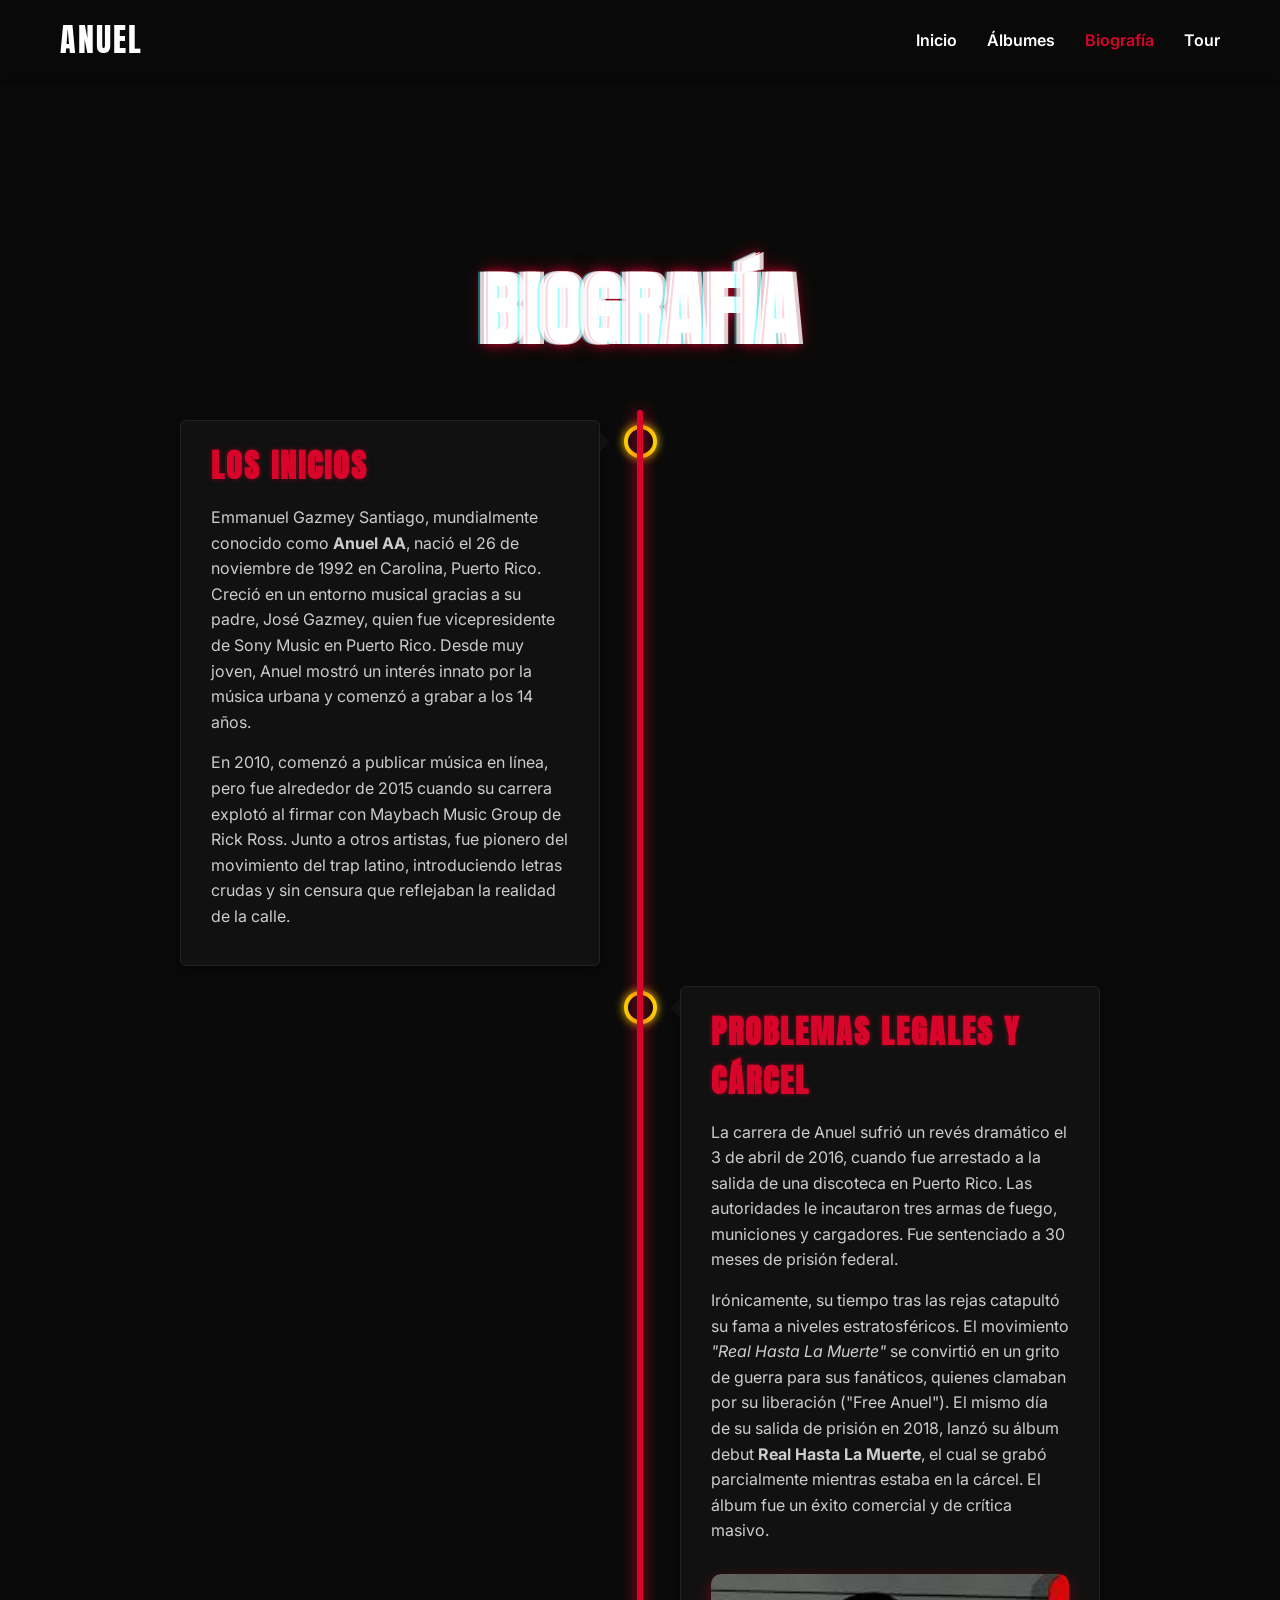
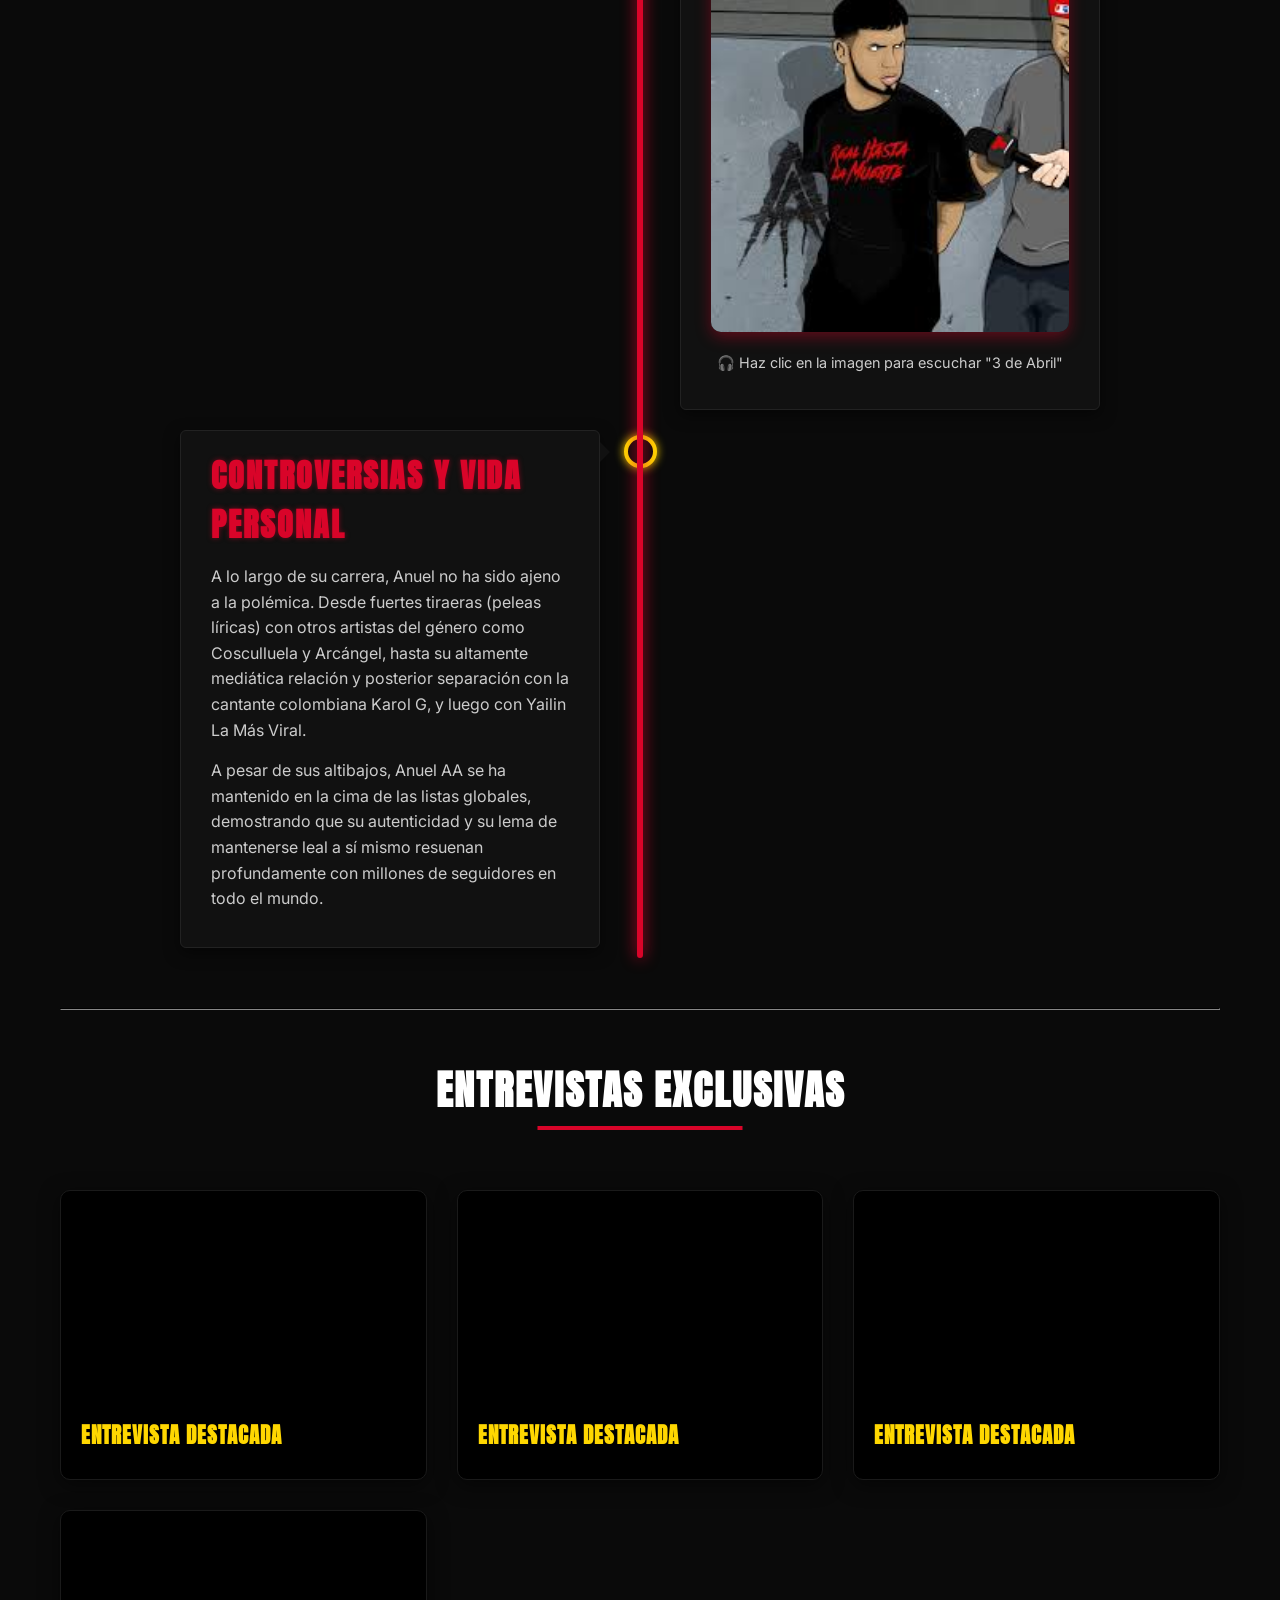
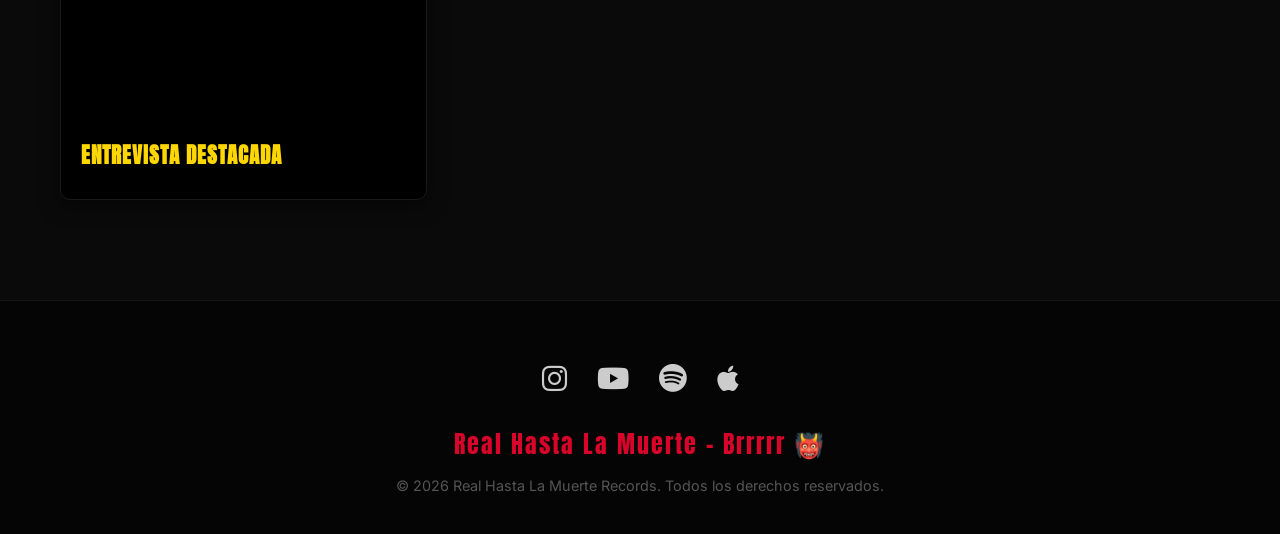
==== biografia.html @ 3a26b31e "Initial commit: Anuel AA fan portal" ====
<!DOCTYPE html>
<html lang="es">
<head>
    <meta charset="UTF-8">
    <meta name="viewport" content="width=device-width, initial-scale=1.0">
    <title>Biografía de Anuel AA | Real Hasta La Muerte</title>
    <!-- SEO Meta Tags -->
    <meta name="description" content="Biografía completa de Anuel AA, sus problemas legales, controversias y entrevistas exclusivas.">
    <!-- Google Fonts -->
    <link rel="preconnect" href="https://fonts.googleapis.com">
    <link rel="preconnect" href="https://fonts.gstatic.com" crossorigin>
    <link href="https://fonts.googleapis.com/css2?family=Anton&family=Inter:wght@400;600;800&display=swap" rel="stylesheet">
    <!-- Font Awesome -->
    <link rel="stylesheet" href="https://cdnjs.cloudflare.com/ajax/libs/font-awesome/6.4.0/css/all.min.css">
    <!-- Estilos CSS -->
    <link rel="stylesheet" href="styles.css">
</head>
<body>

    <!-- Navegación Sticky -->
    <header id="navbar" class="scrolled"> <!-- Siempre 'scrolled' en esta página para que se vea el fondo oscuro -->
        <div class="nav-container">
            <a href="index.html#home" class="logo">ANUEL</a>
            <nav>
                <ul class="nav-links">
                    <li><a href="index.html#home">Inicio</a></li>
                    <li><a href="index.html#albums">Álbumes</a></li>
                    <li><a href="biografia.html" style="color: var(--primary-red);">Biografía</a></li>
                    <li><a href="index.html#tour">Tour</a></li>
                </ul>
            </nav>
            <button class="mobile-menu-btn"><i class="fas fa-bars"></i></button>
        </div>
    </header>

    <!-- Biografía Section -->
    <section class="bio-section fade-in-up">
        <div class="container">
            <h1 class="glitch-title" data-text="BIOGRAFÍA" style="font-size: 5rem; margin-bottom: 40px; text-align: center;">BIOGRAFÍA</h1>
            
            <div class="timeline">
                <!-- Ítem 1 -->
                <div class="timeline-item left fade-in-up">
                    <div class="timeline-content">
                        <h2>Los Inicios</h2>
                        <p>Emmanuel Gazmey Santiago, mundialmente conocido como <strong>Anuel AA</strong>, nació el 26 de noviembre de 1992 en Carolina, Puerto Rico. Creció en un entorno musical gracias a su padre, José Gazmey, quien fue vicepresidente de Sony Music en Puerto Rico. Desde muy joven, Anuel mostró un interés innato por la música urbana y comenzó a grabar a los 14 años.</p>
                        <p>En 2010, comenzó a publicar música en línea, pero fue alrededor de 2015 cuando su carrera explotó al firmar con Maybach Music Group de Rick Ross. Junto a otros artistas, fue pionero del movimiento del trap latino, introduciendo letras crudas y sin censura que reflejaban la realidad de la calle.</p>
                    </div>
                </div>

                <!-- Ítem 2 -->
                <div class="timeline-item right fade-in-up">
                    <div class="timeline-content">
                        <h2>Problemas Legales y Cárcel</h2>
                        <p>La carrera de Anuel sufrió un revés dramático el 3 de abril de 2016, cuando fue arrestado a la salida de una discoteca en Puerto Rico. Las autoridades le incautaron tres armas de fuego, municiones y cargadores. Fue sentenciado a 30 meses de prisión federal.</p>
                        <p>Irónicamente, su tiempo tras las rejas catapultó su fama a niveles estratosféricos. El movimiento <em>"Real Hasta La Muerte"</em> se convirtió en un grito de guerra para sus fanáticos, quienes clamaban por su liberación ("Free Anuel"). El mismo día de su salida de prisión en 2018, lanzó su álbum debut <strong>Real Hasta La Muerte</strong>, el cual se grabó parcialmente mientras estaba en la cárcel. El álbum fue un éxito comercial y de crítica masivo.</p>
                        
                        <div style="text-align: center; margin-top: 30px;">
                            <a href="https://youtu.be/qaA7HuhH6Ko?si=AYuCS7eo1dSQ6uv0" target="_blank" style="display: inline-block; overflow: hidden; border-radius: 10px; box-shadow: 0 5px 15px rgba(217, 4, 41, 0.4); transition: transform 0.3s ease;" onmouseover="this.style.transform='scale(1.05)'" onmouseout="this.style.transform='scale(1)'">
                                <img src="img/3-de-abril.jpg" alt="Canción 3 de Abril" style="max-width: 100%; width: 400px; display: block;">
                            </a>
                            <p style="color: var(--text-grey); font-size: 0.9rem; margin-top: 15px;">🎧 Haz clic en la imagen para escuchar "3 de Abril"</p>
                        </div>
                    </div>
                </div>

                <!-- Ítem 3 -->
                <div class="timeline-item left fade-in-up">
                    <div class="timeline-content">
                        <h2>Controversias y Vida Personal</h2>
                        <p>A lo largo de su carrera, Anuel no ha sido ajeno a la polémica. Desde fuertes tiraeras (peleas líricas) con otros artistas del género como Cosculluela y Arcángel, hasta su altamente mediática relación y posterior separación con la cantante colombiana Karol G, y luego con Yailin La Más Viral.</p>
                        <p>A pesar de sus altibajos, Anuel AA se ha mantenido en la cima de las listas globales, demostrando que su autenticidad y su lema de mantenerse leal a sí mismo resuenan profundamente con millones de seguidores en todo el mundo.</p>
                    </div>
                </div>
            </div>

                <hr style="border-color: #333; margin: 50px 0;">

                <h2 class="section-title" style="font-size: 2.5rem; margin-bottom: 40px;">Entrevistas Exclusivas</h2>
                
                <div class="video-grid">
                    <!-- Recuadro de Video 1 -->
                    <div class="video-card">
                        <iframe src="https://www.youtube.com/embed/DMXBiyM9a6E" title="Entrevista 1" frameborder="0" allow="accelerometer; autoplay; clipboard-write; encrypted-media; gyroscope; picture-in-picture" allowfullscreen></iframe>
                        <div class="video-info">
                            <h3>Entrevista Destacada</h3>
                        </div>
                    </div>

                    <!-- Recuadro de Video 2 -->
                    <div class="video-card">
                        <iframe src="https://www.youtube.com/embed/UyLqLjp5tDc" title="Entrevista 2" frameborder="0" allow="accelerometer; autoplay; clipboard-write; encrypted-media; gyroscope; picture-in-picture" allowfullscreen></iframe>
                        <div class="video-info">
                            <h3>Entrevista Destacada</h3>
                        </div>
                    </div>

                    <!-- Recuadro de Video 3 -->
                    <div class="video-card">
                        <iframe src="https://www.youtube.com/embed/XXoWNbTzvqc" title="Entrevista 3" frameborder="0" allow="accelerometer; autoplay; clipboard-write; encrypted-media; gyroscope; picture-in-picture" allowfullscreen></iframe>
                        <div class="video-info">
                            <h3>Entrevista Destacada</h3>
                        </div>
                    </div>

                    <!-- Recuadro de Video 4 -->
                    <div class="video-card">
                        <iframe src="https://www.youtube.com/embed/Dl8lTQ0qQRk" title="Entrevista 4" frameborder="0" allow="accelerometer; autoplay; clipboard-write; encrypted-media; gyroscope; picture-in-picture" allowfullscreen></iframe>
                        <div class="video-info">
                            <h3>Entrevista Destacada</h3>
                        </div>
                    </div>

                </div>
            </div>
        </div>
    </section>

    <!-- Footer -->
    <footer>
        <div class="footer-content fade-in-up">
            <div class="social-icons">
                <a href="https://www.instagram.com/anuel?utm_source=ig_web_button_share_sheet&igsh=ZDNlZDc0MzIxNw==" target="_blank"><i class="fab fa-instagram"></i></a>
                <a href="https://www.youtube.com/@AnuelAA" target="_blank"><i class="fab fa-youtube"></i></a>
                <a href="https://open.spotify.com/artist/26VFTgq8bpN04Zf5n8nJ3P" target="_blank"><i class="fab fa-spotify"></i></a>
                <a href="https://music.apple.com/us/artist/anuel-aa/1066060155" target="_blank"><i class="fab fa-apple"></i></a>
            </div>
            <p class="signature">Real Hasta La Muerte - Brrrrr 👹</p>
            <p class="copyright">&copy; 2026 Real Hasta La Muerte Records. Todos los derechos reservados.</p>
        </div>
    </footer>

    <script>
        document.addEventListener('DOMContentLoaded', () => {
            const observerOptions = { root: null, rootMargin: '0px', threshold: 0.15 };
            const observer = new IntersectionObserver((entries, observer) => {
                entries.forEach(entry => {
                    if (entry.isIntersecting) {
                        entry.target.classList.add('visible');
                        observer.unobserve(entry.target);
                    }
                });
            }, observerOptions);
            const fadeElements = document.querySelectorAll('.fade-in-up');
            fadeElements.forEach(el => observer.observe(el));
        });
    </script>
</body>
</html>
---- styles.css ----
:root {
    --bg-color: #0a0a0a;
    --primary-red: #d90429;
    --secondary-gold: #ffd700;
    --text-white: #ffffff;
    --text-grey: #cccccc;
    --nav-bg: rgba(10, 10, 10, 0.95);
    
    --font-title: 'Anton', sans-serif;
    --font-body: 'Inter', sans-serif;
}

* {
    margin: 0;
    padding: 0;
    box-sizing: border-box;
}

html {
    scroll-behavior: smooth;
}

body {
    background-color: var(--bg-color);
    color: var(--text-white);
    font-family: var(--font-body);
    overflow-x: hidden;
}

/* Tipografía general */
h1, h2, h3, .logo {
    font-family: var(--font-title);
    text-transform: uppercase;
    letter-spacing: 2px;
}

a {
    text-decoration: none;
    color: inherit;
}

/* Navegación (Sticky Navbar) */
header {
    position: fixed;
    top: 0;
    width: 100%;
    z-index: 100;
    padding: 20px 0;
    transition: background-color 0.3s ease, padding 0.3s ease;
    background: transparent;
}

header.scrolled {
    background: var(--nav-bg);
    padding: 15px 0;
    box-shadow: 0 4px 10px rgba(0, 0, 0, 0.5);
    backdrop-filter: blur(10px);
}

.nav-container {
    max-width: 1200px;
    margin: 0 auto;
    display: flex;
    justify-content: space-between;
    align-items: center;
    padding: 0 20px;
}

.logo {
    font-size: 2rem;
    color: var(--text-white);
    transition: color 0.3s ease;
}

.logo:hover {
    color: var(--primary-red);
}

.nav-links {
    display: flex;
    list-style: none;
    gap: 30px;
}

.nav-links a {
    font-size: 1rem;
    font-weight: 600;
    transition: color 0.3s ease, border-bottom 0.3s ease;
    padding-bottom: 3px;
    border-bottom: 2px solid transparent;
}

.nav-links a:hover {
    color: var(--primary-red);
    border-bottom: 2px solid var(--primary-red);
}

.nav-fan-link {
    color: var(--secondary-gold) !important;
    border-bottom: 2px solid var(--secondary-gold) !important;
}

.nav-fan-link:hover {
    color: #ffea00 !important;
    border-bottom-color: #ffea00 !important;
}

.nav-social {
    display: flex;
    align-items: center;
    gap: 14px;
}

.nav-social a {
    font-size: 1.3rem;
    color: var(--text-grey);
    transition: color 0.3s ease, transform 0.3s ease;
}

.nav-social a:hover {
    color: var(--text-white);
    transform: scale(1.2);
}

.nav-social a:first-child:hover { color: #1DB954; }
.nav-social a:last-child:hover { color: #E1306C; }

.mobile-menu-btn {
    display: none;
    background: none;
    border: none;
    color: var(--text-white);
    font-size: 1.5rem;
    cursor: pointer;
}

/* Botones */
.btn {
    display: inline-block;
    padding: 15px 30px;
    font-weight: 800;
    font-family: var(--font-body);
    text-transform: uppercase;
    border-radius: 5px;
    transition: all 0.3s ease;
    cursor: pointer;
    border: none;
    text-align: center;
}

.btn-primary {
    background-color: var(--primary-red);
    color: var(--text-white);
    box-shadow: 0 4px 15px rgba(217, 4, 41, 0.4);
}

.btn-primary:hover {
    background-color: #ff0531;
    transform: translateY(-3px);
    box-shadow: 0 6px 20px rgba(217, 4, 41, 0.6);
}

.btn-gold {
    background-color: var(--secondary-gold);
    color: #000;
    box-shadow: 0 4px 15px rgba(255, 215, 0, 0.3);
    margin-top: 20px;
    width: 100%;
}

.btn-gold:hover {
    background-color: #ffea00;
    transform: translateY(-2px);
}

/* Hero Section */
.hero {
    height: 100vh;
    position: relative;
    display: flex;
    align-items: center;
    justify-content: center;
    text-align: center;
    overflow: hidden;
    background: #000; /* Fallback mientras carga el video */
}

/* Video de fondo */
.video-background {
    position: absolute;
    inset: 0;
    width: 100%;
    height: 100%;
    overflow: hidden;
    z-index: 0;
}

.video-background video {
    width: 100%;
    height: 100%;
    object-fit: cover;
    object-position: center center;
}

.video-background iframe {
    position: absolute;
    top: 50%;
    left: 50%;
    width: 177.78vh; /* 16:9 ratio */
    height: 100vh;
    min-width: 100%;
    min-height: 56.25vw;
    transform: translate(-50%, -50%);
    border: none;
    pointer-events: none;
}

.hero-overlay {
    position: absolute;
    inset: 0;
    background: linear-gradient(to bottom, rgba(10, 10, 10, 0.4) 0%, rgba(10,10,10,0.6) 60%, var(--bg-color) 100%);
    z-index: 1;
}

.hero-content {
    position: relative;
    z-index: 10;
    max-width: 900px;
    width: 100%;
    padding: 20px;
    display: flex;
    flex-direction: column;
    align-items: center;
    gap: 10px;
}

/* Badge RHLM */
.hero-badge {
    display: inline-block;
    background: rgba(217, 4, 41, 0.15);
    border: 1px solid rgba(217, 4, 41, 0.5);
    color: var(--primary-red);
    font-size: 0.75rem;
    font-weight: 800;
    letter-spacing: 4px;
    padding: 6px 18px;
    border-radius: 30px;
    text-transform: uppercase;
    backdrop-filter: blur(5px);
    animation: badgePulse 3s infinite;
}

@keyframes badgePulse {
    0%, 100% { box-shadow: 0 0 8px rgba(217,4,41,0.3); }
    50% { box-shadow: 0 0 20px rgba(217,4,41,0.7); }
}

/* Hero Buttons Row */
.hero-actions {
    display: flex;
    gap: 16px;
    flex-wrap: wrap;
    justify-content: center;
    margin-top: 10px;
}

.hero-btn-main {
    padding: 14px 32px;
    font-size: 0.95rem;
}

.btn-outline-hero {
    display: inline-flex;
    align-items: center;
    gap: 8px;
    padding: 14px 32px;
    border: 2px solid rgba(255,255,255,0.3);
    border-radius: 5px;
    color: var(--text-white);
    font-weight: 800;
    font-family: var(--font-body);
    text-transform: uppercase;
    font-size: 0.95rem;
    backdrop-filter: blur(5px);
    transition: all 0.3s ease;
}

.btn-outline-hero:hover {
    border-color: var(--text-white);
    background: rgba(255,255,255,0.1);
    transform: translateY(-3px);
}

/* Spotify Player in Hero */
.hero-player {
    width: 100%;
    max-width: 660px;
    margin-top: 14px;
    background: rgba(0,0,0,0.5);
    border: 1px solid rgba(29, 185, 84, 0.3);
    border-radius: 14px;
    padding: 16px;
    backdrop-filter: blur(12px);
    box-shadow: 0 0 30px rgba(29, 185, 84, 0.1);
}

.hero-player-label {
    font-size: 0.78rem;
    font-weight: 700;
    letter-spacing: 2px;
    text-transform: uppercase;
    color: var(--text-grey);
    margin-bottom: 10px;
}

.hero-player iframe {
    border-radius: 8px;
    display: block;
}

/* Scroll Indicator */
.hero-scroll-indicator {
    position: absolute;
    bottom: 30px;
    left: 50%;
    transform: translateX(-50%);
    display: flex;
    flex-direction: column;
    align-items: center;
    gap: 8px;
    z-index: 10;
    opacity: 0.6;
}

.hero-scroll-indicator span {
    font-size: 0.65rem;
    letter-spacing: 3px;
    text-transform: uppercase;
    color: var(--text-grey);
}

.scroll-line {
    width: 1px;
    height: 50px;
    background: linear-gradient(to bottom, var(--text-grey), transparent);
    animation: scrollDrop 1.6s ease-in-out infinite;
}

@keyframes scrollDrop {
    0% { transform: scaleY(0); transform-origin: top; }
    50% { transform: scaleY(1); transform-origin: top; }
    51% { transform: scaleY(1); transform-origin: bottom; }
    100% { transform: scaleY(0); transform-origin: bottom; }
}

/* Efecto Glitch para Título Principal */
.glitch-title {
    font-size: 7rem;
    position: relative;
    color: var(--text-white);
    text-shadow: 0 0 10px rgba(217, 4, 41, 0.8), 0 0 20px rgba(217, 4, 41, 0.5);
    margin-bottom: 5px;
}

.glitch-title::before,
.glitch-title::after {
    content: attr(data-text);
    position: absolute;
    top: 0;
    left: 0;
    width: 100%;
    height: 100%;
    opacity: 0.8;
}

.glitch-title::before {
    left: 4px;
    text-shadow: -2px 0 var(--primary-red);
    animation: glitch-anim-1 2s infinite linear alternate-reverse;
}

.glitch-title::after {
    left: -4px;
    text-shadow: -2px 0 rgba(0,255,255,0.5); /* Contraste ligero neón */
    animation: glitch-anim-2 3s infinite linear alternate-reverse;
}

@keyframes glitch-anim-1 {
    0% { clip-path: inset(20% 0 80% 0); }
    20% { clip-path: inset(60% 0 10% 0); }
    40% { clip-path: inset(40% 0 50% 0); }
    60% { clip-path: inset(80% 0 5% 0); }
    80% { clip-path: inset(10% 0 70% 0); }
    100% { clip-path: inset(30% 0 20% 0); }
}

@keyframes glitch-anim-2 {
    0% { clip-path: inset(10% 0 60% 0); }
    20% { clip-path: inset(30% 0 20% 0); }
    40% { clip-path: inset(70% 0 10% 0); }
    60% { clip-path: inset(20% 0 50% 0); }
    80% { clip-path: inset(90% 0 5% 0); }
    100% { clip-path: inset(40% 0 30% 0); }
}

.subtitle {
    font-size: 1.5rem;
    font-weight: 600;
    color: var(--text-grey);
    margin-bottom: 40px;
    letter-spacing: 5px;
}

/* Layout Secciones */
.container {
    max-width: 1200px;
    margin: 0 auto;
    padding: 100px 20px;
}

.section-title {
    font-size: 3rem;
    text-align: center;
    margin-bottom: 50px;
    color: var(--text-white);
    position: relative;
    display: inline-block;
    left: 50%;
    transform: translateX(-50%);
}

.section-title::after {
    content: '';
    position: absolute;
    width: 50%;
    height: 4px;
    background-color: var(--primary-red);
    bottom: -10px;
    left: 25%;
}

/* Grid de Álbumes */
.albums-grid {
    display: grid;
    grid-template-columns: repeat(auto-fill, minmax(250px, 1fr));
    gap: 30px;
}

.album-card {
    position: relative;
    border-radius: 10px;
    overflow: hidden;
    cursor: pointer;
    box-shadow: 0 10px 30px rgba(0, 0, 0, 0.8);
    transition: transform 0.4s ease, box-shadow 0.4s ease;
}

.album-card img {
    width: 100%;
    height: 100%;
    object-fit: cover;
    display: block;
    transition: transform 0.6s cubic-bezier(0.25, 0.46, 0.45, 0.94);
    filter: brightness(0.7) contrast(1.2);
}

.album-overlay {
    position: absolute;
    top: 0;
    left: 0;
    width: 100%;
    height: 100%;
    background: linear-gradient(to top, rgba(10,10,10,0.95) 0%, rgba(10,10,10,0.3) 50%, rgba(10,10,10,0.1) 100%);
    display: flex;
    flex-direction: column;
    justify-content: flex-end;
    padding: 25px;
    opacity: 0;
    transition: opacity 0.4s ease;
}

/* Efecto Hover en Álbumes */
.album-card:hover {
    transform: translateY(-10px);
    box-shadow: 0 20px 40px rgba(217, 4, 41, 0.2);
}

.album-card:hover img {
    transform: scale(1.08); /* Suave zoom in */
}

.album-card:hover .album-overlay {
    opacity: 1;
}

.album-overlay h3 {
    font-size: 1.5rem;
    margin-bottom: 5px;
    color: var(--text-white);
    text-shadow: 0 2px 4px rgba(0,0,0,0.8);
}

.album-overlay p {
    color: var(--secondary-gold);
    font-weight: 600;
}

/* Placeholder Sections */
.placeholder-section {
    text-align: center;
    padding: 80px 20px;
    background-color: #0c0c0c;
    border-top: 1px solid #1a1a1a;
}

/* Modal Vista Detallada */
.modal {
    display: none;
    position: fixed;
    top: 0;
    left: 0;
    width: 100%;
    height: 100%;
    background-color: rgba(5, 5, 5, 0.95);
    z-index: 1000;
    backdrop-filter: blur(10px);
    overflow-y: auto;
    padding: 40px 20px;
    opacity: 0;
    transition: opacity 0.4s ease;
}

.modal.active {
    display: block;
    opacity: 1;
}

.modal-content {
    background-color: #121212;
    max-width: 900px;
    margin: 40px auto;
    border-radius: 15px;
    position: relative;
    border: 1px solid #222;
    box-shadow: 0 10px 50px rgba(0, 0, 0, 0.9), 0 0 30px rgba(217, 4, 41, 0.1);
}

.close-modal {
    position: absolute;
    top: 20px;
    right: 25px;
    color: var(--text-grey);
    font-size: 2.5rem;
    font-weight: bold;
    cursor: pointer;
    transition: color 0.3s ease, transform 0.3s ease;
    z-index: 10;
}

.close-modal:hover {
    color: var(--primary-red);
    transform: scale(1.1);
}

.modal-layout {
    display: flex;
    flex-direction: row;
}

.modal-left {
    width: 40%;
    padding: 40px;
    background-color: #0a0a0a;
    border-radius: 15px 0 0 15px;
    text-align: center;
}

.modal-left img {
    width: 100%;
    border-radius: 10px;
    box-shadow: 0 15px 30px rgba(0,0,0,0.6);
}

.modal-right {
    width: 60%;
    padding: 40px;
}

#modal-title {
    font-size: 2.8rem;
    color: var(--text-white);
    margin-bottom: 5px;
    line-height: 1.1;
}

#modal-year {
    color: var(--secondary-gold);
    font-size: 1.1rem;
    margin-bottom: 30px;
    font-weight: 600;
}

/* Tracklist interactivo */
.tracklist {
    list-style: none;
    max-height: 380px;
    overflow-y: auto;
    padding-right: 15px;
}

/* Scrollbar personalizado para la lista */
.tracklist::-webkit-scrollbar {
    width: 6px;
}
.tracklist::-webkit-scrollbar-thumb {
    background: #333;
    border-radius: 3px;
}
.tracklist::-webkit-scrollbar-thumb:hover {
    background: var(--primary-red);
}

.track-item {
    display: flex;
    align-items: center;
    padding: 15px;
    border-bottom: 1px solid #1a1a1a;
    transition: all 0.3s ease;
    color: var(--text-grey);
    border-radius: 8px;
    margin-bottom: 5px;
}

.track-item:hover {
    background-color: #1a1a1a;
    color: var(--text-white);
    transform: translateX(5px);
    border-left: 3px solid var(--primary-red);
}

.track-item a {
    display: flex;
    align-items: center;
    width: 100%;
    gap: 15px;
}

.track-number {
    font-size: 0.9rem;
    width: 20px;
    color: #555;
    font-weight: 800;
}

.track-play-icon {
    color: var(--primary-red);
    opacity: 0;
    transition: opacity 0.3s ease, transform 0.3s ease;
    transform: scale(0.8);
}

.track-item:hover .track-play-icon {
    opacity: 1;
    transform: scale(1);
}

.track-title {
    flex-grow: 1;
    font-weight: 600;
}

.track-duration {
    font-size: 0.85rem;
    color: #888;
}

/* Footer */
footer {
    background-color: #050505;
    padding: 60px 20px 40px;
    text-align: center;
    border-top: 1px solid #151515;
}

.social-icons {
    display: flex;
    justify-content: center;
    gap: 30px;
    margin-bottom: 30px;
}

.social-icons a {
    color: var(--text-grey);
    font-size: 1.8rem;
    transition: all 0.3s ease;
}

.social-icons a:hover {
    color: var(--text-white);
    transform: translateY(-5px) scale(1.1);
    text-shadow: 0 0 15px rgba(255,255,255,0.4);
}

.signature {
    font-size: 1.5rem;
    font-family: var(--font-title);
    color: var(--primary-red);
    margin-bottom: 15px;
    letter-spacing: 2px;
}

.copyright {
    color: #555;
    font-size: 0.9rem;
}

/* Animaciones AOS (Fade In Up) */
.fade-in-up {
    opacity: 0;
    transform: translateY(50px);
    transition: opacity 0.8s ease-out, transform 0.8s ease-out;
}

.fade-in-up.visible {
    opacity: 1;
    transform: translateY(0);
}

/* Responsive Design */
@media (max-width: 900px) {
    .modal-layout {
        flex-direction: column;
    }
    .modal-left, .modal-right {
        width: 100%;
        border-radius: 15px;
    }
    .modal-left {
        padding: 30px;
        background: transparent;
    }
    .modal-left img {
        max-width: 300px;
        margin: 0 auto;
    }
    .modal-right {
        padding: 10px 30px 40px;
    }
    .glitch-title {
        font-size: 5rem;
    }
}

@media (max-width: 768px) {
    .nav-links {
        display: none; 
    }
    .mobile-menu-btn {
        display: block;
    }
    .glitch-title {
        font-size: 3.5rem;
    }
    .subtitle {
        font-size: 1.2rem;
    }
    .section-title {
        font-size: 2.2rem;
    }
    .modal-content {
        margin: 20px;
    }
    .bio-content {
        padding: 25px;
    }
    .video-grid {
        grid-template-columns: 1fr;
    }
}

/* --- Estilos Biografía --- */
.bio-section {
    padding-top: 150px; /* Compensa el navbar */
    min-height: 100vh;
}

.bio-content {
    background: #111;
    padding: 50px;
    border-radius: 15px;
    box-shadow: 0 10px 40px rgba(0,0,0,0.8);
    border: 1px solid #222;
}

.bio-text-block {
    margin-bottom: 40px;
}

.bio-text-block h2 {
    color: var(--primary-red);
    font-size: 2.2rem;
    margin-bottom: 15px;
    letter-spacing: 1px;
    text-transform: uppercase;
    font-family: var(--font-title);
}

.bio-text-block p {
    font-size: 1.15rem;
    line-height: 1.8;
    color: var(--text-grey);
    margin-bottom: 15px;
}

.bio-text-block strong, .bio-text-block em {
    color: var(--text-white);
}

.video-grid {
    display: grid;
    grid-template-columns: repeat(auto-fit, minmax(350px, 1fr));
    gap: 30px;
    margin-top: 30px;
}

.video-card {
    background: #000;
    border-radius: 10px;
    overflow: hidden;
    box-shadow: 0 5px 20px rgba(0,0,0,0.5);
    border: 1px solid #1a1a1a;
    transition: transform 0.3s ease, box-shadow 0.3s ease;
}

.video-card:hover {
    transform: translateY(-5px);
    box-shadow: 0 10px 30px rgba(217, 4, 41, 0.2);
    border-color: var(--primary-red);
}

.video-card iframe {
    width: 100%;
    aspect-ratio: 16/9;
    height: auto;
}

.video-info {
    padding: 20px;
}

.video-info h3 {
    font-size: 1.3rem;
    color: var(--secondary-gold);
    margin-bottom: 8px;
    font-family: var(--font-title);
    letter-spacing: 1px;
}

.video-info p {
    font-size: 1rem;
    color: #888;
}

/* --- Nuevas Características Urbanas y Zona Fan --- */

/* Video Background en Hero */
.video-background {
    position: absolute;
    top: 0;
    left: 0;
    width: 100%;
    height: 100%;
    overflow: hidden;
    z-index: 0;
}

.video-background iframe {
    width: 100vw;
    height: 56.25vw; /* 16:9 Aspect Ratio */
    min-height: 100vh;
    min-width: 177.77vh; /* 16:9 Aspect Ratio */
    position: absolute;
    top: 50%;
    left: 50%;
    transform: translate(-50%, -50%);
    pointer-events: none; /* No clickable */
    filter: brightness(0.6) contrast(1.2);
}

.hero-overlay {
    z-index: 1; /* Encima del video */
    background: linear-gradient(to bottom, rgba(10, 10, 10, 0.5), var(--bg-color));
}

/* Efectos Neón */
.btn-neon {
    box-shadow: 0 0 10px var(--primary-red), 0 0 20px var(--primary-red), 0 0 40px var(--primary-red);
    border: 1px solid var(--primary-red);
}
.btn-neon:hover {
    box-shadow: 0 0 20px var(--primary-red), 0 0 40px var(--primary-red), 0 0 80px var(--primary-red);
}

.neon-text {
    text-shadow: 0 0 5px var(--secondary-gold), 0 0 15px var(--secondary-gold);
}

/* Zona Fan */
.fan-section {
    position: relative;
    padding: 0;
    background: #050505;
    border-top: 1px solid #222;
    overflow: hidden;
}

/* Banner Full Width */
.fan-banner {
    position: relative;
    width: 100%;
    height: 300px;
    overflow: hidden;
}

.fan-banner-img {
    width: 100%;
    height: 100%;
    object-fit: cover;
    object-position: center 30%;
    filter: saturate(0.4) brightness(0.5);
    transform: scale(1.05);
    transition: transform 8s ease;
}

.fan-banner:hover .fan-banner-img {
    transform: scale(1.12);
}

.fan-banner-overlay {
    position: absolute;
    inset: 0;
    background: linear-gradient(to right, rgba(0,0,0,0.85) 40%, transparent 100%),
                linear-gradient(to top, rgba(5,5,5,1) 0%, transparent 50%);
    display: flex;
    align-items: center;
    padding: 0 80px;
}

.fan-banner-content {
    max-width: 600px;
}

.fan-banner-tag {
    display: inline-block;
    font-size: 0.72rem;
    font-weight: 800;
    letter-spacing: 4px;
    color: var(--primary-red);
    text-transform: uppercase;
    margin-bottom: 10px;
}

.fan-banner-title {
    font-family: var(--font-title);
    font-size: 3rem;
    color: var(--text-white);
    text-shadow: 0 0 20px rgba(217,4,41,0.6);
    line-height: 1;
    margin-bottom: 12px;
    letter-spacing: 2px;
}

.fan-banner-sub {
    font-size: 1rem;
    color: var(--text-grey);
    line-height: 1.5;
}

/* Stats Row */
.fan-stats-row {
    display: flex;
    align-items: center;
    justify-content: center;
    gap: 0;
    background: rgba(217,4,41,0.07);
    border: 1px solid rgba(217,4,41,0.2);
    border-radius: 12px;
    padding: 20px 30px;
    margin-bottom: 50px;
}

.fan-stat-item {
    display: flex;
    flex-direction: column;
    align-items: center;
    flex: 1;
}

.fan-stat-num {
    font-family: var(--font-title);
    font-size: 2.5rem;
    color: var(--secondary-gold);
    line-height: 1;
}

.fan-stat-label {
    font-size: 0.72rem;
    color: var(--text-grey);
    letter-spacing: 2px;
    text-transform: uppercase;
    margin-top: 4px;
}

.fan-stat-divider {
    width: 1px;
    height: 50px;
    background: rgba(255,255,255,0.1);
    margin: 0 10px;
}

/* Fan Grid (now 2 columns) */
.fan-grid {
    display: grid;
    grid-template-columns: 320px 1fr;
    gap: 30px;
    position: relative;
    z-index: 10;
    align-items: start;
}

/* Side Panel */
.fan-side-panel {
    display: flex;
    flex-direction: column;
    gap: 20px;
}

.fan-quote-card {
    position: relative;
    border-radius: 14px;
    overflow: hidden;
    height: 240px;
}

.fan-side-img {
    width: 100%;
    height: 100%;
    object-fit: cover;
    filter: brightness(0.4) saturate(0.6);
    transition: filter 0.5s ease;
}

.fan-quote-card:hover .fan-side-img {
    filter: brightness(0.5) saturate(0.8);
}

.fan-quote-overlay {
    position: absolute;
    inset: 0;
    display: flex;
    flex-direction: column;
    justify-content: flex-end;
    padding: 20px;
    background: linear-gradient(to top, rgba(0,0,0,0.9) 0%, transparent 60%);
}

.fan-quote {
    font-size: 1rem;
    color: var(--text-white);
    font-style: italic;
    line-height: 1.5;
    border-left: 3px solid var(--primary-red);
    padding-left: 12px;
    margin-bottom: 8px;
}

.fan-quote-author {
    font-size: 0.8rem;
    color: var(--secondary-gold);
    font-style: normal;
    font-weight: 700;
    letter-spacing: 1px;
}

/* Levels Guide */
.fan-levels-guide {
    background: rgba(15,15,15,0.9);
    border: 1px solid #2a2a2a;
    border-radius: 14px;
    padding: 20px;
}

.fan-levels-title {
    font-size: 0.85rem;
    font-weight: 700;
    color: var(--text-grey);
    text-transform: uppercase;
    letter-spacing: 2px;
    margin-bottom: 14px;
    display: flex;
    align-items: center;
    gap: 8px;
}

.fan-level-row {
    display: flex;
    align-items: center;
    gap: 12px;
    padding: 8px 0;
    border-bottom: 1px solid #1a1a1a;
    font-size: 0.85rem;
    color: var(--text-grey);
}

.fan-level-row:last-child { border-bottom: none; }

.fan-level-badge {
    display: inline-block;
    font-size: 0.68rem;
    font-weight: 800;
    padding: 3px 9px;
    border-radius: 20px;
    text-transform: uppercase;
    letter-spacing: 1px;
    white-space: nowrap;
}

.lv1 { background: rgba(100,200,100,0.15); color: #6dca6d; border: 1px solid rgba(100,200,100,0.3); }
.lv2 { background: rgba(100,180,255,0.15); color: #64b4ff; border: 1px solid rgba(100,180,255,0.3); }
.lv3 { background: rgba(255,200,50,0.15); color: #ffc832; border: 1px solid rgba(255,200,50,0.3); }
.lv4 { background: rgba(255,140,0,0.15); color: #ff8c00; border: 1px solid rgba(255,140,0,0.3); }
.lv5 { background: rgba(217,4,41,0.15); color: var(--primary-red); border: 1px solid rgba(217,4,41,0.3); }
.lv6 { background: rgba(180,0,180,0.15); color: #cc44cc; border: 1px solid rgba(180,0,180,0.3); }

.trivia-container {
    width: 100%;
}

.fan-card {
    background: rgba(15, 15, 15, 0.9);
    border: 1px solid #333;
    border-radius: 15px;
    padding: 30px;
    box-shadow: 0 10px 30px rgba(0,0,0,0.8);
    backdrop-filter: blur(10px);
}

.fan-card h3 {
    font-size: 1.8rem;
    margin-bottom: 10px;
}

/* Ranking de Canciones */
.ranking-list {
    list-style: none;
}

.ranking-item {
    display: flex;
    justify-content: space-between;
    align-items: center;
    padding: 15px;
    border-bottom: 1px solid #222;
    transition: all 0.3s ease;
}

.ranking-item:hover {
    background: rgba(217, 4, 41, 0.1);
    transform: translateX(5px);
    border-left: 3px solid var(--primary-red);
}

.ranking-info {
    display: flex;
    align-items: center;
    gap: 15px;
}

.ranking-number {
    font-size: 1.5rem;
    font-weight: 800;
    color: var(--secondary-gold);
}

.ranking-title {
    font-weight: 600;
    position: relative;
    z-index: 2;
}

/* Modificaciones para Ranking PRO / Votaciones */
.poll-section {
    transition: all 0.3s ease;
}

.poll-section.locked {
    opacity: 0.5;
    pointer-events: none;
    user-select: none;
    filter: grayscale(80%);
}

.locked-overlay {
    position: absolute;
    top: 0; left: 0; width: 100%; height: 100%;
    background: rgba(0,0,0,0.6);
    display: none; /* Se muestra si el padre tiene .locked */
    flex-direction: column;
    justify-content: center;
    align-items: center;
    z-index: 10;
    border-radius: 10px;
    backdrop-filter: blur(3px);
}

.poll-section.locked .locked-overlay {
    display: flex;
}

.locked-overlay i {
    font-size: 3rem;
    color: var(--primary-red);
    margin-bottom: 10px;
    text-shadow: 0 0 10px var(--primary-red);
}

.locked-overlay span {
    font-weight: 800;
    text-align: center;
    padding: 0 20px;
}

.poll-bar-container {
    position: absolute;
    top: 0; left: 0; height: 100%;
    background: rgba(217, 4, 41, 0.2);
    z-index: 0;
    transition: width 1s cubic-bezier(0.1, 0.7, 0.1, 1);
    border-radius: 5px 0 0 5px;
}

.ranking-item {
    display: flex;
    justify-content: space-between;
    align-items: center;
    padding: 15px;
    border-bottom: 1px solid #222;
    transition: all 0.3s ease;
    position: relative;
    overflow: hidden;
}

.poll-percentage {
    font-size: 0.9rem;
    color: #fff;
    margin-left: 10px;
    font-weight: bold;
    z-index: 2;
    min-width: 45px;
    display: inline-block;
    text-align: right;
}

.vote-btn {
    background: transparent;
    border: 1px solid var(--primary-red);
    color: var(--primary-red);
    padding: 5px 15px;
    border-radius: 20px;
    cursor: pointer;
    transition: all 0.3s ease;
    z-index: 2;
}

.vote-btn:hover {
    background: var(--primary-red);
    color: #fff;
    box-shadow: 0 0 10px var(--primary-red);
}

/* Tooltip (Preview Visual) */
.song-preview-link {
    color: inherit;
    text-decoration: none;
    position: relative;
    transition: color 0.3s ease;
}

.song-preview-link:hover {
    color: var(--secondary-gold);
}

.song-preview-link::after {
    content: "▶ YouTube";
    position: absolute;
    left: 100%;
    top: 50%;
    transform: translateY(-50%);
    margin-left: 10px;
    background: var(--primary-red);
    color: #fff;
    padding: 2px 8px;
    border-radius: 4px;
    font-size: 0.7rem;
    opacity: 0;
    visibility: hidden;
    transition: all 0.3s ease;
    white-space: nowrap;
}

.song-preview-link:hover::after {
    opacity: 1;
    visibility: visible;
    transform: translateY(-50%) translateX(5px);
}

/* Trivia */
.trivia-options {
    display: flex;
    flex-direction: column;
    gap: 15px;
}

.trivia-btn {
    background: #111;
    border: 1px solid #444;
    color: #ccc;
    padding: 15px;
    border-radius: 8px;
    cursor: pointer;
    text-align: left;
    font-size: 1rem;
    transition: all 0.3s ease;
}

.trivia-btn:hover {
    background: #222;
    border-color: var(--secondary-gold);
    color: #fff;
}

.trivia-btn.correct {
    background: rgba(0, 255, 0, 0.2);
    border-color: #0f0;
    color: #0f0;
}

.trivia-btn.incorrect {
    background: rgba(255, 0, 0, 0.2);
    border-color: #f00;
    color: #f00;
}

/* Humo CSS Animation */
.smoke-container {
    position: absolute;
    bottom: 0;
    left: 0;
    width: 100%;
    height: 100%;
    overflow: hidden;
    pointer-events: none;
    z-index: 1;
    opacity: 0.3;
}

.smoke {
    position: absolute;
    width: 300px;
    height: 300px;
    background: radial-gradient(circle, rgba(255,255,255,0.1) 0%, rgba(255,255,255,0) 70%);
    border-radius: 50%;
    filter: blur(20px);
    bottom: -150px;
    animation: smokeAnim 15s infinite linear;
}

.smoke:nth-child(1) { left: 10%; animation-duration: 20s; }
.smoke:nth-child(2) { left: 50%; animation-duration: 18s; animation-delay: -5s; }
.smoke:nth-child(3) { left: 80%; animation-duration: 22s; animation-delay: -10s; }

@keyframes smokeAnim {
    0% { transform: translateY(0) scale(1); opacity: 0.5; }
    50% { opacity: 0.8; }
    100% { transform: translateY(-800px) scale(3); opacity: 0; }
}

@media (max-width: 768px) {
    .fan-grid { grid-template-columns: 1fr; }
    .video-background iframe {
        width: 300vw; /* Asegurar que cubra en movil */
        height: 168vw;
    }
}

/* --- Estilos del Timeline Animado (Biografía) --- */
.timeline {
    position: relative;
    max-width: 1000px;
    margin: 0 auto;
}

.timeline::after {
    content: '';
    position: absolute;
    width: 6px;
    background-color: var(--primary-red);
    top: 0;
    bottom: 0;
    left: 50%;
    margin-left: -3px;
    box-shadow: 0 0 15px var(--primary-red);
    border-radius: 5px;
}

.timeline-item {
    padding: 10px 40px;
    position: relative;
    background-color: inherit;
    width: 50%;
}

.timeline-item::after {
    content: '';
    position: absolute;
    width: 25px;
    height: 25px;
    right: -17px;
    background-color: var(--bg-color);
    border: 4px solid var(--secondary-gold);
    top: 15px;
    border-radius: 50%;
    z-index: 1;
    box-shadow: 0 0 10px var(--secondary-gold);
}

.left { left: 0; }
.right { left: 50%; }

.left::before {
    content: " ";
    height: 0;
    position: absolute;
    top: 22px;
    width: 0;
    z-index: 1;
    right: 30px;
    border: medium solid #111;
    border-width: 10px 0 10px 10px;
    border-color: transparent transparent transparent #111;
}

.right::before {
    content: " ";
    height: 0;
    position: absolute;
    top: 22px;
    width: 0;
    z-index: 1;
    left: 30px;
    border: medium solid #111;
    border-width: 10px 10px 10px 0;
    border-color: transparent #111 transparent transparent;
}

.right::after {
    left: -16px;
}

.timeline-content {
    padding: 20px 30px;
    background-color: #111;
    position: relative;
    border-radius: 6px;
    border: 1px solid #222;
    box-shadow: 0 5px 15px rgba(0,0,0,0.5);
    transition: transform 0.3s ease, box-shadow 0.3s ease;
}

.timeline-content:hover {
    transform: scale(1.02);
    box-shadow: 0 5px 25px rgba(217, 4, 41, 0.3);
    border-color: var(--primary-red);
}

.timeline-content h2 {
    color: var(--primary-red);
    font-size: 2rem;
    margin-bottom: 15px;
    text-transform: uppercase;
    font-family: var(--font-title);
    text-shadow: 0 0 5px rgba(217,4,41,0.5);
}

.timeline-content p {
    color: var(--text-grey);
    line-height: 1.6;
    margin-bottom: 15px;
}

@media screen and (max-width: 768px) {
    .timeline::after { left: 31px; }
    .timeline-item { width: 100%; padding-left: 70px; padding-right: 25px; }
    .timeline-item::before { left: 60px; border: medium solid #111; border-width: 10px 10px 10px 0; border-color: transparent #111 transparent transparent; }
    .left::after, .right::after { left: 15px; }
    .right { left: 0%; }
}

/* --- Animación Typing Dots (Trivia IA) --- */
.typing-dots {
    display: flex;
    gap: 6px;
    align-items: center;
}
.typing-dots span {
    display: inline-block;
    width: 10px;
    height: 10px;
    background: var(--primary-red);
    border-radius: 50%;
    animation: typingBounce 1.2s infinite ease-in-out;
    box-shadow: 0 0 6px var(--primary-red);
}
.typing-dots span:nth-child(1) { animation-delay: 0s; }
.typing-dots span:nth-child(2) { animation-delay: 0.2s; }
.typing-dots span:nth-child(3) { animation-delay: 0.4s; }

@keyframes typingBounce {
    0%, 80%, 100% { transform: scale(0.6); opacity: 0.4; }
    40% { transform: scale(1.2); opacity: 1; }
}

/* =====================================================
   TOUR SECTION — Real Hasta La Muerte 2 Tour 2026
   ===================================================== */

.tour-section {
    background: #050505;
    border-top: 1px solid #1a1a1a;
    position: relative;
    overflow: hidden;
}

.tour-section::before {
    content: '';
    position: absolute;
    top: -200px;
    left: 50%;
    transform: translateX(-50%);
    width: 800px;
    height: 400px;
    background: radial-gradient(ellipse at center, rgba(217,4,41,0.12) 0%, transparent 70%);
    pointer-events: none;
}

.tour-subtitle {
    text-align: center;
    color: var(--secondary-gold);
    font-size: 1.1rem;
    font-weight: 600;
    letter-spacing: 3px;
    text-transform: uppercase;
    margin-top: -30px;
    margin-bottom: 60px;
}

.tour-layout {
    display: grid;
    grid-template-columns: 340px 1fr;
    gap: 60px;
    align-items: start;
}

.tour-poster-wrapper {
    position: sticky;
    top: 120px;
}

.tour-poster-link {
    display: block;
    position: relative;
    border-radius: 18px;
    overflow: hidden;
    box-shadow: 0 0 40px rgba(217,4,41,0.35), 0 20px 60px rgba(0,0,0,0.8);
    transition: transform 0.4s ease, box-shadow 0.4s ease;
}

.tour-poster-link:hover {
    transform: translateY(-8px) scale(1.02);
    box-shadow: 0 0 60px rgba(217,4,41,0.55), 0 30px 80px rgba(0,0,0,0.9);
}

.tour-poster-img {
    width: 100%;
    display: block;
    border-radius: 18px;
    filter: brightness(0.92);
    transition: filter 0.4s ease;
}

.tour-poster-link:hover .tour-poster-img {
    filter: brightness(0.7);
}

.tour-poster-overlay {
    position: absolute;
    inset: 0;
    display: flex;
    align-items: center;
    justify-content: center;
    opacity: 0;
    transition: opacity 0.4s ease;
    background: rgba(217,4,41,0.15);
}

.tour-poster-link:hover .tour-poster-overlay {
    opacity: 1;
}

.tour-poster-cta {
    background: var(--primary-red);
    color: #fff;
    font-family: var(--font-title);
    font-size: 1.2rem;
    letter-spacing: 2px;
    padding: 14px 30px;
    border-radius: 50px;
    box-shadow: 0 0 20px rgba(217,4,41,0.7);
    display: flex;
    align-items: center;
    gap: 10px;
}

.tour-dates-wrapper {
    display: flex;
    flex-direction: column;
    gap: 18px;
}

.tour-dates-heading {
    font-family: var(--font-title);
    font-size: 1.6rem;
    letter-spacing: 2px;
    color: var(--text-white);
    margin-bottom: 10px;
    display: flex;
    align-items: center;
    gap: 12px;
}

.tour-date-card {
    display: flex;
    align-items: center;
    gap: 24px;
    background: rgba(15,15,15,0.9);
    border: 1px solid #222;
    border-radius: 14px;
    padding: 22px 28px;
    transition: all 0.35s ease;
    position: relative;
    overflow: hidden;
}

.tour-date-card::before {
    content: '';
    position: absolute;
    left: 0;
    top: 0;
    width: 4px;
    height: 100%;
    background: var(--primary-red);
    transform: scaleY(0);
    transition: transform 0.35s ease;
    border-radius: 4px 0 0 4px;
}

.tour-date-card:hover::before {
    transform: scaleY(1);
}

.tour-date-card:hover {
    background: rgba(217,4,41,0.07);
    border-color: var(--primary-red);
    transform: translateX(8px);
    box-shadow: 0 8px 30px rgba(217,4,41,0.15);
}

.tour-date-block {
    display: flex;
    flex-direction: column;
    align-items: center;
    min-width: 58px;
    background: rgba(217,4,41,0.12);
    border: 1px solid rgba(217,4,41,0.3);
    border-radius: 10px;
    padding: 10px 12px;
}

.tour-day {
    font-family: var(--font-title);
    font-size: 2rem;
    color: var(--text-white);
    line-height: 1;
}

.tour-month {
    font-size: 0.7rem;
    font-weight: 800;
    letter-spacing: 2px;
    color: var(--primary-red);
    text-transform: uppercase;
    margin-top: 2px;
}

.tour-info {
    flex: 1;
}

.tour-venue {
    font-size: 1.1rem;
    font-weight: 700;
    color: var(--text-white);
    margin-bottom: 4px;
}

.tour-city {
    font-size: 0.9rem;
    color: var(--text-grey);
    display: flex;
    align-items: center;
    gap: 6px;
}

.tour-city i {
    color: var(--secondary-gold);
    font-size: 0.8rem;
}

.btn-ticket {
    display: inline-flex;
    align-items: center;
    gap: 8px;
    padding: 10px 20px;
    background: transparent;
    border: 1px solid var(--primary-red);
    border-radius: 8px;
    color: var(--primary-red);
    font-size: 0.85rem;
    font-weight: 700;
    letter-spacing: 1px;
    text-transform: uppercase;
    transition: all 0.3s ease;
    white-space: nowrap;
}

.btn-ticket:hover {
    background: var(--primary-red);
    color: #fff;
    box-shadow: 0 0 15px rgba(217,4,41,0.5);
    transform: scale(1.05);
}

.tour-all-btn {
    margin-top: 10px;
    text-align: center;
    padding: 16px 36px;
    font-size: 1rem;
    display: flex;
    align-items: center;
    justify-content: center;
    gap: 10px;
    animation: pulseTour 2.5s ease-in-out infinite;
}

@keyframes pulseTour {
    0%, 100% { box-shadow: 0 0 10px var(--primary-red), 0 0 20px var(--primary-red), 0 0 40px var(--primary-red); }
    50% { box-shadow: 0 0 20px var(--primary-red), 0 0 40px var(--primary-red), 0 0 70px var(--primary-red); }
}

@media (max-width: 1000px) {
    .tour-layout {
        grid-template-columns: 1fr;
    }
    .tour-poster-wrapper {
        position: static;
        max-width: 320px;
        margin: 0 auto;
    }
}

@media (max-width: 600px) {
    .tour-date-card {
        flex-wrap: wrap;
        gap: 16px;
        padding: 18px 20px;
    }
    .btn-ticket {
        width: 100%;
        justify-content: center;
    }
}
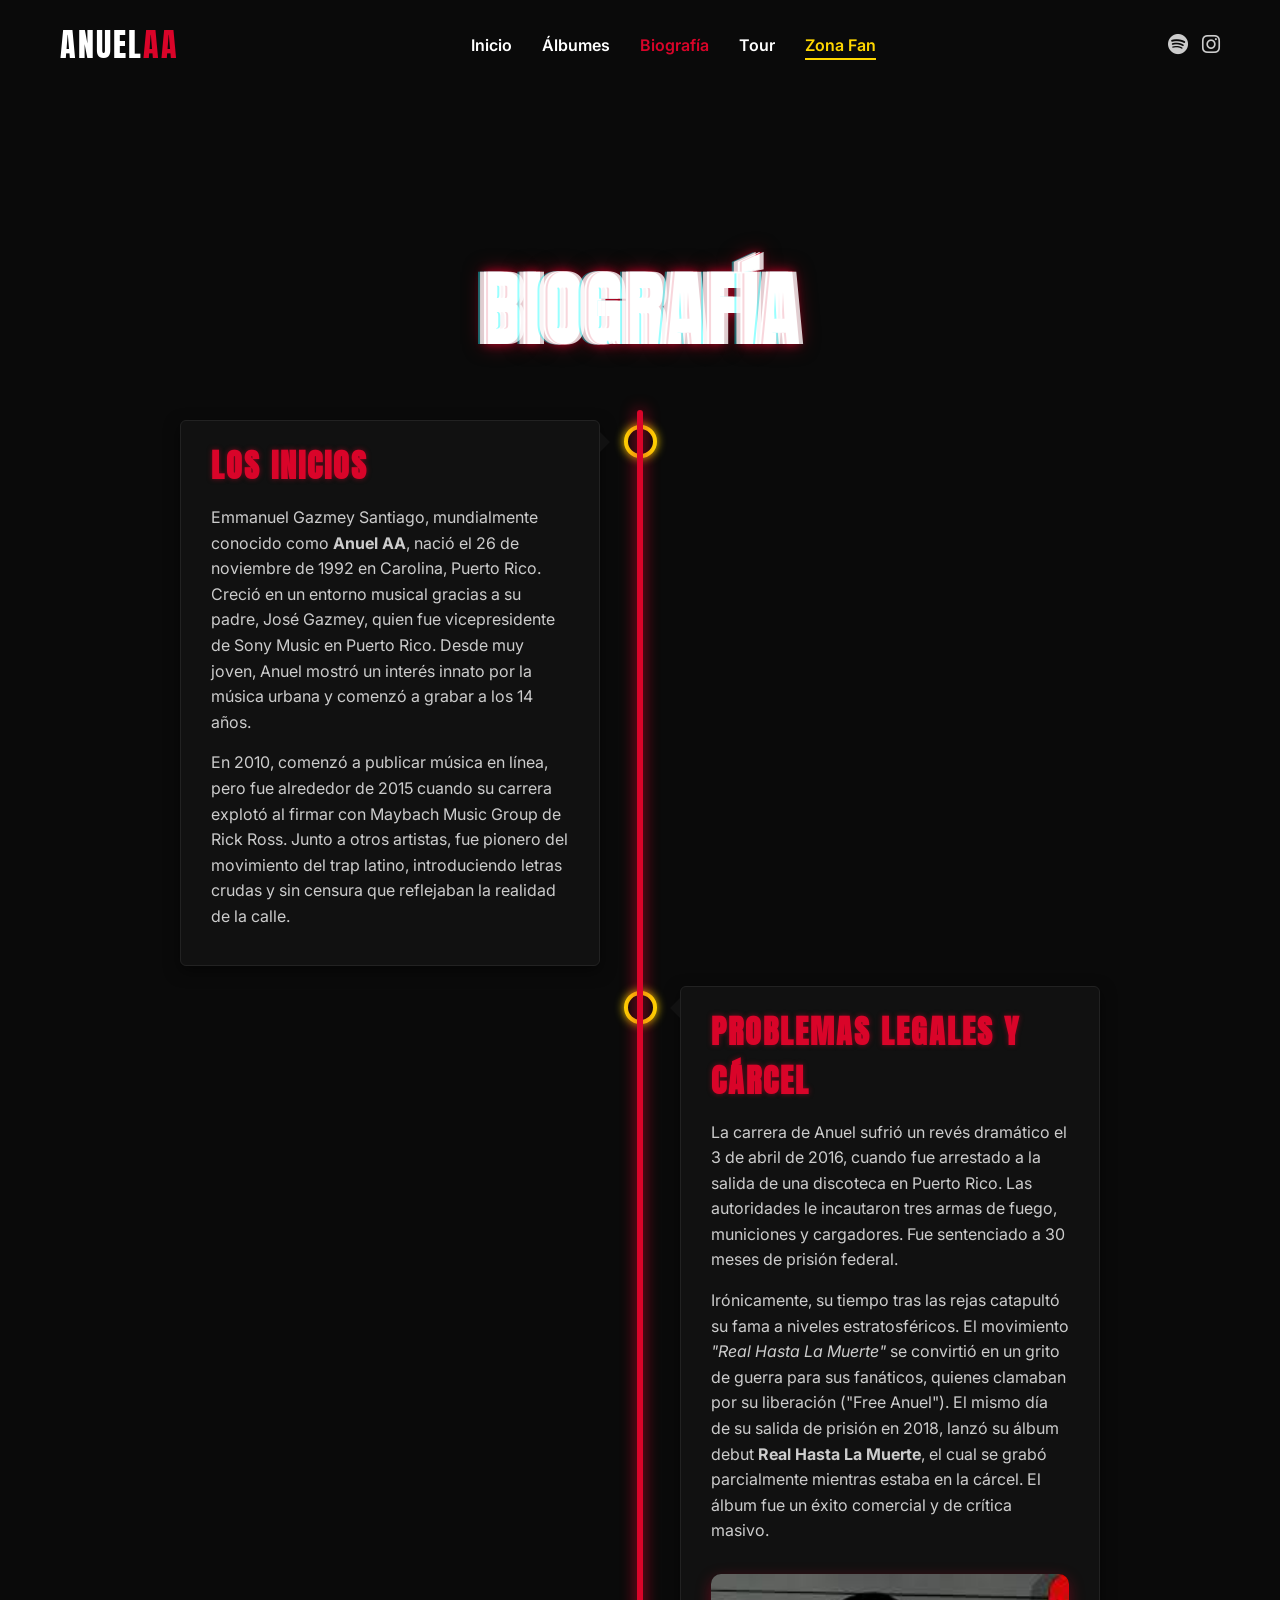
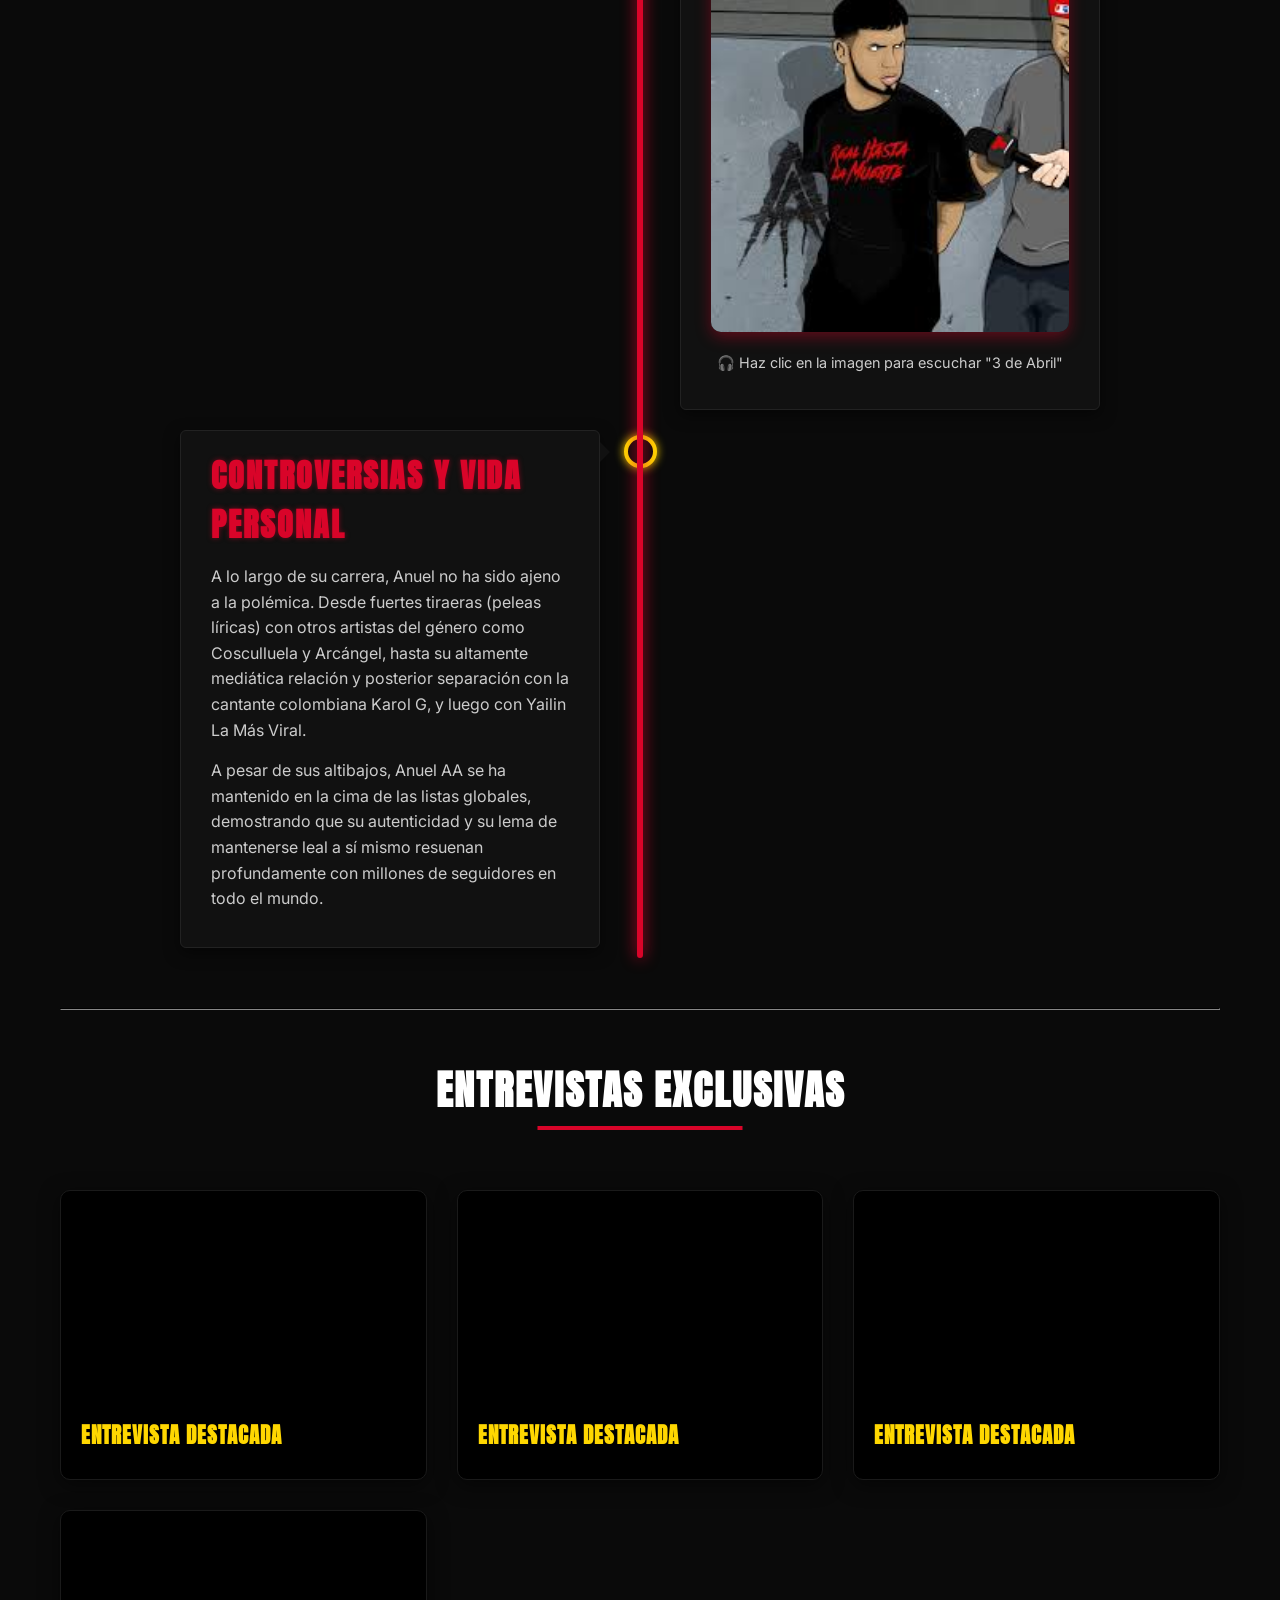
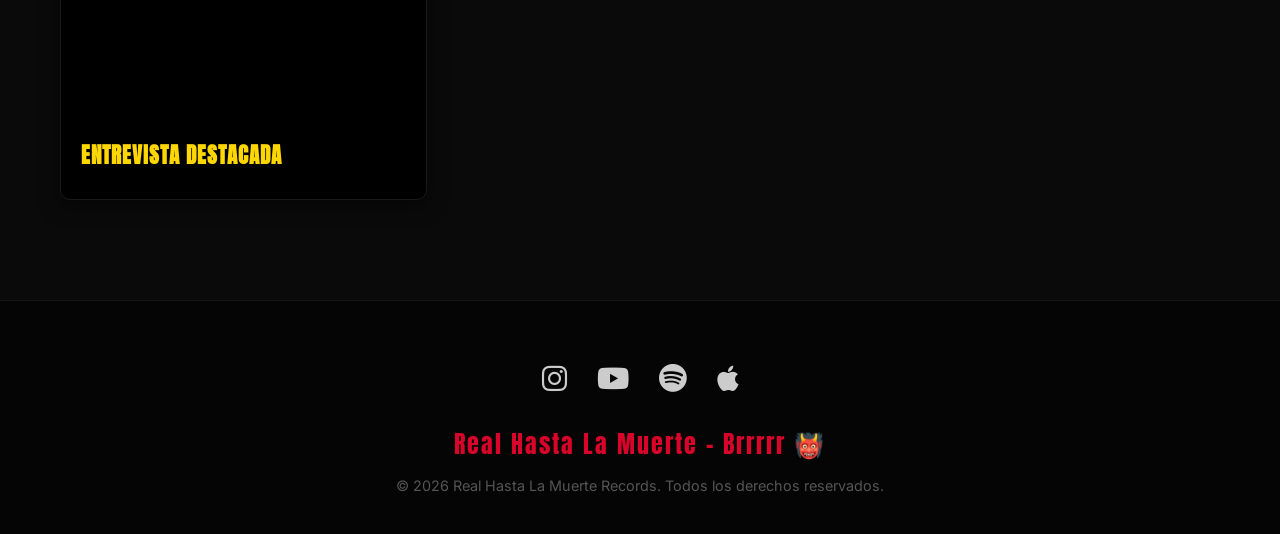
==== commit 03d997ba: "fix: album modal (remove stacking context), hamburger in biografia, nav sync" ====
--- a/biografia.html
+++ b/biografia.html
@@ -18,17 +18,22 @@
 <body>
 
     <!-- Navegación Sticky -->
-    <header id="navbar" class="scrolled"> <!-- Siempre 'scrolled' en esta página para que se vea el fondo oscuro -->
+    <header id="navbar" class="scrolled">
         <div class="nav-container">
-            <a href="index.html#home" class="logo">ANUEL</a>
+            <a href="index.html#home" class="logo">ANUEL<span style="color:var(--primary-red);">AA</span></a>
             <nav>
                 <ul class="nav-links">
                     <li><a href="index.html#home">Inicio</a></li>
                     <li><a href="index.html#albums">Álbumes</a></li>
                     <li><a href="biografia.html" style="color: var(--primary-red);">Biografía</a></li>
                     <li><a href="index.html#tour">Tour</a></li>
+                    <li><a href="index.html#fan-zone" class="nav-fan-link">Zona Fan</a></li>
                 </ul>
             </nav>
+            <div class="nav-social">
+                <a href="https://open.spotify.com/intl-es/artist/2R21vXR83lH98kGeO99Y66?si=4BKsN1g4T2ePPyDQbyvKnA" target="_blank" title="Spotify"><i class="fab fa-spotify"></i></a>
+                <a href="https://www.instagram.com/anuel?utm_source=ig_web_button_share_sheet&igsh=ZDNlZDc0MzIxNw==" target="_blank" title="Instagram"><i class="fab fa-instagram"></i></a>
+            </div>
             <button class="mobile-menu-btn"><i class="fas fa-bars"></i></button>
         </div>
     </header>
@@ -122,28 +127,15 @@
             <div class="social-icons">
                 <a href="https://www.instagram.com/anuel?utm_source=ig_web_button_share_sheet&igsh=ZDNlZDc0MzIxNw==" target="_blank"><i class="fab fa-instagram"></i></a>
                 <a href="https://www.youtube.com/@AnuelAA" target="_blank"><i class="fab fa-youtube"></i></a>
-                <a href="https://open.spotify.com/artist/26VFTgq8bpN04Zf5n8nJ3P" target="_blank"><i class="fab fa-spotify"></i></a>
-                <a href="https://music.apple.com/us/artist/anuel-aa/1066060155" target="_blank"><i class="fab fa-apple"></i></a>
+                <a href="https://open.spotify.com/intl-es/artist/2R21vXR83lH98kGeO99Y66?si=4BKsN1g4T2ePPyDQbyvKnA" target="_blank"><i class="fab fa-spotify"></i></a>
+                <a href="https://music.apple.com/es/artist/anuel-aa/996166916" target="_blank"><i class="fab fa-apple"></i></a>
             </div>
             <p class="signature">Real Hasta La Muerte - Brrrrr 👹</p>
             <p class="copyright">&copy; 2026 Real Hasta La Muerte Records. Todos los derechos reservados.</p>
         </div>
     </footer>
 
-    <script>
-        document.addEventListener('DOMContentLoaded', () => {
-            const observerOptions = { root: null, rootMargin: '0px', threshold: 0.15 };
-            const observer = new IntersectionObserver((entries, observer) => {
-                entries.forEach(entry => {
-                    if (entry.isIntersecting) {
-                        entry.target.classList.add('visible');
-                        observer.unobserve(entry.target);
-                    }
-                });
-            }, observerOptions);
-            const fadeElements = document.querySelectorAll('.fade-in-up');
-            fadeElements.forEach(el => observer.observe(el));
-        });
-    </script>
+    <!-- Scripts JS (incluye menú hamburguesa y animaciones) -->
+    <script src="app.js"></script>
 </body>
 </html>
--- a/styles.css
+++ b/styles.css
@@ -132,6 +132,17 @@
     color: var(--text-white);
     font-size: 1.5rem;
     cursor: pointer;
+    /* Área de toque mínima de 44x44px para mobile */
+    min-width: 44px;
+    min-height: 44px;
+    padding: 10px;
+    border-radius: 6px;
+    transition: background 0.2s ease;
+}
+
+.mobile-menu-btn:hover,
+.mobile-menu-btn:active {
+    background: rgba(255,255,255,0.1);
 }
 
 /* Botones */
@@ -515,24 +526,27 @@
 
 /* Modal Vista Detallada */
 .modal {
-    display: none;
+    display: block;         /* Siempre en DOM, controlado con visibility+opacity */
     position: fixed;
     top: 0;
     left: 0;
     width: 100%;
     height: 100%;
     background-color: rgba(5, 5, 5, 0.95);
-    z-index: 1000;
+    z-index: 2000;          /* Por encima de TODO */
     backdrop-filter: blur(10px);
     overflow-y: auto;
     padding: 40px 20px;
     opacity: 0;
-    transition: opacity 0.4s ease;
+    visibility: hidden;
+    pointer-events: none;
+    transition: opacity 0.35s ease, visibility 0.35s ease;
 }
 
 .modal.active {
-    display: block;
     opacity: 1;
+    visibility: visible;
+    pointer-events: all;
 }
 
 .modal-content {
@@ -726,56 +740,126 @@
     transform: translateY(0);
 }
 
-/* Responsive Design */
+/* =====================================================
+   RESPONSIVE DESIGN — MOBILE FIRST
+   ===================================================== */
+
+/* --- Menu movil desplegable --- */
+.nav-links.nav-open {
+    display: flex !important;
+    flex-direction: column;
+    position: fixed;
+    top: 0;
+    left: 0;
+    width: 100vw;
+    height: 100vh;
+    background: rgba(5,5,5,0.98);
+    backdrop-filter: blur(20px);
+    justify-content: center;
+    align-items: center;
+    gap: 35px;
+    z-index: 999;
+    animation: menuSlideIn 0.3s ease;
+}
+
+@keyframes menuSlideIn {
+    from { opacity: 0; transform: translateY(-20px); }
+    to   { opacity: 1; transform: translateY(0); }
+}
+
+.nav-links.nav-open a {
+    font-size: 1.8rem;
+    font-family: var(--font-title);
+    letter-spacing: 4px;
+}
+
+.nav-links.nav-open li:last-child {
+    border-top: 1px solid #222;
+    padding-top: 20px;
+    margin-top: 10px;
+}
+
+/* --- Tablet 900px --- */
 @media (max-width: 900px) {
-    .modal-layout {
-        flex-direction: column;
-    }
-    .modal-left, .modal-right {
-        width: 100%;
-        border-radius: 15px;
-    }
-    .modal-left {
-        padding: 30px;
-        background: transparent;
-    }
-    .modal-left img {
-        max-width: 300px;
-        margin: 0 auto;
-    }
-    .modal-right {
-        padding: 10px 30px 40px;
-    }
-    .glitch-title {
-        font-size: 5rem;
-    }
-}
-
+    .modal-layout { flex-direction: column; }
+    .modal-left, .modal-right { width: 100%; border-radius: 15px; }
+    .modal-left { padding: 30px; background: transparent; }
+    .modal-left img { max-width: 280px; margin: 0 auto; }
+    .modal-right { padding: 10px 20px 40px; }
+    .glitch-title { font-size: 5rem; }
+    .fan-grid { grid-template-columns: 1fr; }
+    .fan-side-panel { display: none; }
+    .tour-layout { grid-template-columns: 1fr; }
+    .tour-poster-wrapper { position: static; max-width: 300px; margin: 0 auto; }
+}
+
+/* --- Mobile 768px --- */
 @media (max-width: 768px) {
-    .nav-links {
-        display: none; 
-    }
-    .mobile-menu-btn {
-        display: block;
-    }
-    .glitch-title {
-        font-size: 3.5rem;
-    }
-    .subtitle {
-        font-size: 1.2rem;
-    }
-    .section-title {
-        font-size: 2.2rem;
-    }
-    .modal-content {
-        margin: 20px;
-    }
-    .bio-content {
-        padding: 25px;
-    }
-    .video-grid {
-        grid-template-columns: 1fr;
-    }
+    /* Navbar */
+    .nav-links { display: none; }
+    .mobile-menu-btn { display: block; }
+    .nav-social { gap: 10px; }
+    .nav-social a { font-size: 1.1rem; }
+
+    /* Hero */
+    .glitch-title { font-size: 3.2rem; letter-spacing: 1px; }
+    .subtitle { font-size: 0.9rem; letter-spacing: 3px; }
+    .hero-badge { font-size: 0.65rem; padding: 5px 14px; }
+    .hero-actions { flex-direction: column; width: 100%; gap: 10px; }
+    .hero-btn-main, .btn-outline-hero { width: 100%; justify-content: center; padding: 14px 20px; }
+    .hero-player { padding: 12px; margin-top: 10px; }
+    .hero-scroll-indicator { display: none; }
+
+    /* Layout general */
+    .section-title { font-size: 2rem; }
+    .container { padding: 60px 16px; }
+
+    /* Albums */
+    .albums-grid { grid-template-columns: repeat(2, 1fr); gap: 16px; }
+
+    /* Modal */
+    .modal-content { margin: 10px; max-height: 95vh; overflow-y: auto; }
+    #modal-title { font-size: 1.8rem; }
+    .tracklist { max-height: 250px; }
+
+    /* Zona Fan */
+    .fan-banner { height: 200px; }
+    .fan-banner-overlay { padding: 0 24px; }
+    .fan-banner-title { font-size: 1.6rem; }
+    .fan-banner-sub { display: none; }
+    .fan-stats-row { padding: 14px 10px; margin-bottom: 30px; }
+    .fan-stat-num { font-size: 1.8rem; }
+    .fan-stat-label { font-size: 0.62rem; letter-spacing: 1px; }
+    .fan-stat-divider { height: 36px; margin: 0 6px; }
+    .fan-card { padding: 20px 16px; }
+
+    /* Tour */
+    .tour-date-card { flex-wrap: wrap; gap: 14px; padding: 16px; }
+    .btn-ticket { width: 100%; justify-content: center; }
+    .tour-all-btn { padding: 14px 20px; font-size: 0.9rem; }
+
+    /* Biografia */
+    .bio-content { padding: 24px 16px; }
+    .bio-text-block h2 { font-size: 1.6rem; }
+    .video-grid { grid-template-columns: 1fr; }
+
+    /* Footer */
+    .social-icons { gap: 20px; }
+    .social-icons a { font-size: 1.5rem; }
+    .signature { font-size: 1.1rem; }
+}
+
+/* --- Mobile pequeno 430px --- */
+@media (max-width: 430px) {
+    .glitch-title { font-size: 2.6rem; }
+    .albums-grid { grid-template-columns: repeat(2, 1fr); gap: 12px; }
+    .fan-banner-title { font-size: 1.3rem; }
+    .nav-container { padding: 0 14px; }
+    .logo { font-size: 1.6rem; }
+    .hero-player iframe { height: 130px; }
+    .fan-stats-row { flex-wrap: wrap; gap: 16px; }
+    .fan-stat-divider { display: none; }
+    .fan-stat-item { flex: 1 1 40%; }
 }
 
 /* --- Estilos Biografía --- */
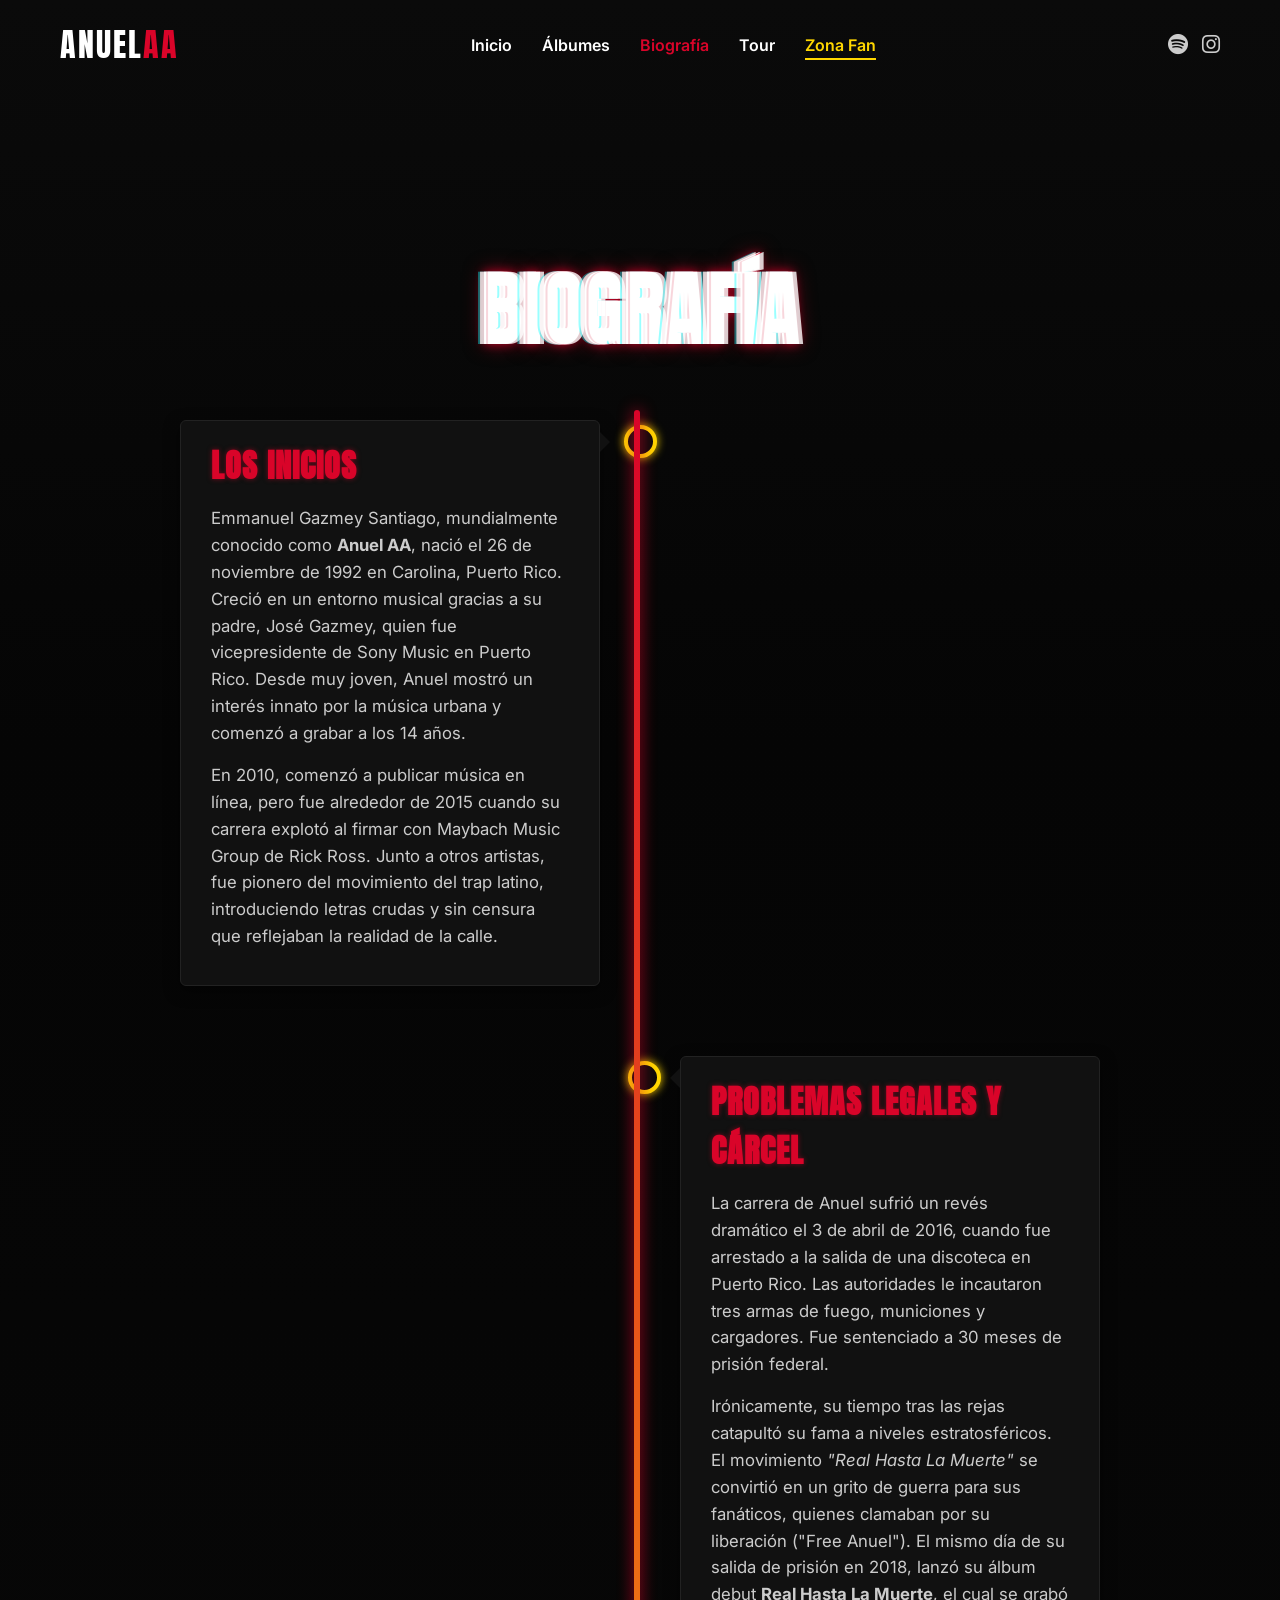
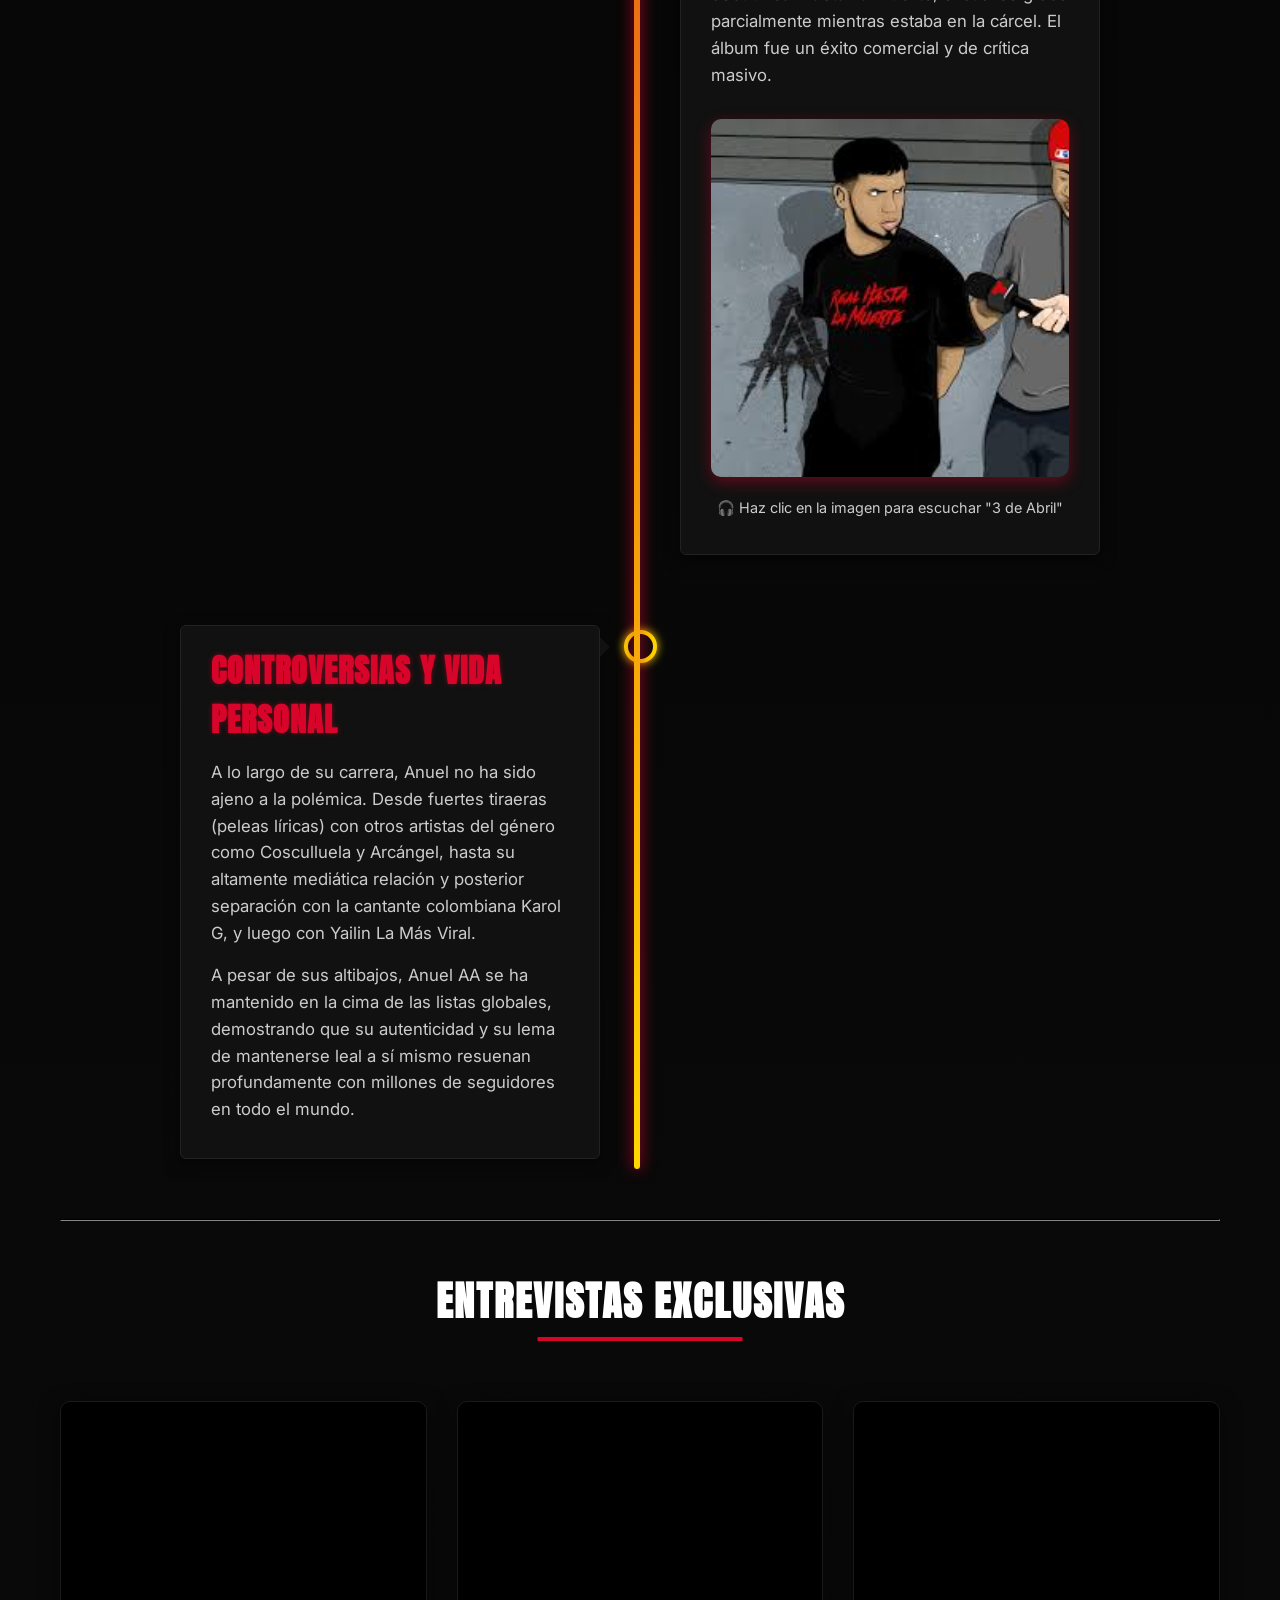
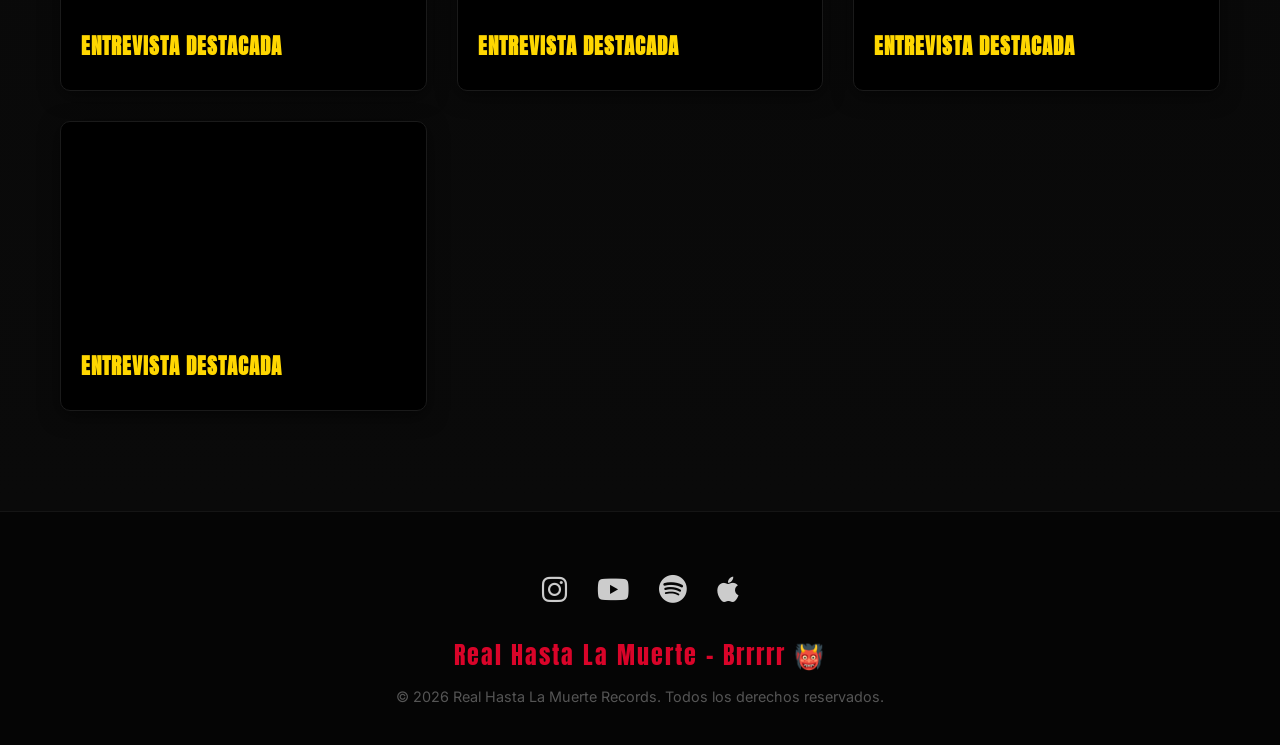
==== commit 1c9a7fbc: "Actualizaciones visuales y corrección de enlaces de Spotify" ====
--- a/biografia.html
+++ b/biografia.html
@@ -14,6 +14,12 @@
     <link rel="stylesheet" href="https://cdnjs.cloudflare.com/ajax/libs/font-awesome/6.4.0/css/all.min.css">
     <!-- Estilos CSS -->
     <link rel="stylesheet" href="styles.css">
+    <!-- Favicons -->
+    <link rel="apple-touch-icon" sizes="180x180" href="img/apple-touch-icon.png">
+    <link rel="icon" type="image/png" sizes="32x32" href="img/favicon-32x32.png">
+    <link rel="icon" type="image/png" sizes="16x16" href="img/favicon-16x16.png">
+    <link rel="manifest" href="img/site.webmanifest">
+    <link rel="shortcut icon" href="img/favicon.ico">
 </head>
 <body>
 
@@ -40,7 +46,14 @@
 
     <!-- Biografía Section -->
     <section class="bio-section fade-in-up">
-        <div class="container">
+        <!-- Parallax Background -->
+        <div class="bio-bg" style="background-image: url('img/fondo-nuevo.jpg')"></div>
+        
+        <!-- Overlays para darle el tinte rojo y sombreado oscuro -->
+        <div class="bio-bg-color-overlay"></div>
+        <div class="bio-bg-dark-overlay"></div>
+        
+        <div class="container" style="position: relative; z-index: 3;">
             <h1 class="glitch-title" data-text="BIOGRAFÍA" style="font-size: 5rem; margin-bottom: 40px; text-align: center;">BIOGRAFÍA</h1>
             
             <div class="timeline">
@@ -118,6 +131,13 @@
 
                 </div>
             </div>
+            
+            <!-- Contenedor de Humo CSS -->
+            <div class="smoke-container" style="position: absolute; bottom: 0; left: 0; width: 100%; height: 100%; overflow: hidden; pointer-events: none; z-index: 1; opacity: 0.2;">
+                <div class="smoke"></div>
+                <div class="smoke"></div>
+                <div class="smoke"></div>
+            </div>
         </div>
     </section>
 
--- a/styles.css
+++ b/styles.css
@@ -448,6 +448,35 @@
     background-color: var(--primary-red);
     bottom: -10px;
     left: 25%;
+}
+
+/* Fondos de la sección Álbumes */
+.albums-bg-collage {
+    display: grid;
+    grid-template-columns: repeat(5, 1fr);
+    position: absolute;
+    top: 0; left: 0;
+    width: 100%; height: 100%;
+    z-index: 0;
+    overflow: hidden;
+}
+
+.albums-bg-collage .bg-img {
+    width: 100%; height: 100%;
+    background-size: cover;
+    background-position: center center;
+    /* Mantiene los colores originales, se difumina (blur) y se oscurece para no afectar la legibilidad */
+    filter: blur(5px) brightness(0.5) contrast(1.1);
+    opacity: 0.85;
+    /* Se escala ligeramente para evitar bordes blancos por el blur */
+    transform: scale(1.05);
+}
+
+.albums-bg-dark-overlay {
+    position: absolute;
+    inset: 0;
+    background: linear-gradient(to bottom, var(--bg-color) 0%, rgba(10,10,10,0.4) 20%, rgba(10,10,10,0.85) 80%, var(--bg-color) 100%);
+    z-index: 2;
 }
 
 /* Grid de Álbumes */
@@ -842,6 +871,12 @@
     .bio-content { padding: 24px 16px; }
     .bio-text-block h2 { font-size: 1.6rem; }
     .video-grid { grid-template-columns: 1fr; }
+    
+    /* Timeline Responsive */
+    .timeline::after { left: 31px; }
+    .timeline-item { width: 100%; padding-left: 70px; padding-right: 15px; }
+    .timeline-item.right { left: 0; }
+    .timeline-item.left::after, .timeline-item.right::after { left: 19px; }
 
     /* Footer */
     .social-icons { gap: 20px; }
@@ -866,6 +901,40 @@
 .bio-section {
     padding-top: 150px; /* Compensa el navbar */
     min-height: 100vh;
+    position: relative;
+    background: #000;
+}
+
+.bio-bg {
+    position: absolute;
+    top: 0; left: 0;
+    width: 100%; height: 100%;
+    background-size: cover;
+    background-position: center top;
+    background-attachment: fixed;
+    filter: grayscale(100%) contrast(1.2);
+    z-index: 0;
+}
+
+.bio-bg-color-overlay {
+    position: absolute;
+    inset: 0;
+    background: var(--primary-red); /* Un mismo color base para todas */
+    mix-blend-mode: multiply; /* Pinta las fotos grises de rojo oscuro */
+    z-index: 1;
+    opacity: 0.8; /* Intensidad del teñido */
+}
+
+.bio-bg-dark-overlay {
+    position: absolute;
+    inset: 0;
+    background: linear-gradient(to bottom, var(--bg-color) 0%, rgba(10,10,10,0.5) 20%, rgba(10,10,10,0.85) 75%, var(--bg-color) 100%);
+    z-index: 2;
+}
+
+.bio-section .container {
+    position: relative;
+    z-index: 2;
 }
 
 .bio-content {
@@ -874,6 +943,97 @@
     border-radius: 15px;
     box-shadow: 0 10px 40px rgba(0,0,0,0.8);
     border: 1px solid #222;
+}
+
+/* Timeline */
+.timeline {
+    position: relative;
+    max-width: 1000px;
+    margin: 0 auto;
+}
+
+.timeline::after {
+    content: '';
+    position: absolute;
+    width: 4px;
+    background: linear-gradient(to bottom, var(--primary-red), var(--secondary-gold));
+    top: 0;
+    bottom: 0;
+    left: 50%;
+    transform: translateX(-50%);
+    border-radius: 2px;
+}
+
+.timeline-item {
+    padding: 10px 40px;
+    position: relative;
+    width: 50%;
+    margin-bottom: 50px;
+}
+
+.timeline-item::after {
+    content: '';
+    position: absolute;
+    width: 24px;
+    height: 24px;
+    right: -12px;
+    background: var(--bg-color);
+    border: 4px solid var(--secondary-gold);
+    top: 25px;
+    border-radius: 50%;
+    z-index: 1;
+    box-shadow: 0 0 15px rgba(255, 215, 0, 0.6);
+    transition: background 0.3s ease, transform 0.3s ease;
+}
+
+.timeline-item:hover::after {
+    background: var(--secondary-gold);
+    transform: scale(1.2);
+}
+
+.timeline-item.left {
+    left: 0;
+}
+
+.timeline-item.right {
+    left: 50%;
+}
+
+.timeline-item.right::after {
+    left: -12px;
+}
+
+.timeline-content {
+    padding: 30px;
+    background: rgba(15, 15, 15, 0.75);
+    border: 1px solid rgba(255, 255, 255, 0.1);
+    position: relative;
+    border-radius: 10px;
+    backdrop-filter: blur(15px);
+    box-shadow: 0 10px 30px rgba(0,0,0,0.5);
+    transition: transform 0.3s ease, border-color 0.3s ease, box-shadow 0.3s ease;
+}
+
+.timeline-content:hover {
+    transform: translateY(-5px);
+    border-color: var(--primary-red);
+    box-shadow: 0 15px 40px rgba(217, 4, 41, 0.2);
+}
+
+.timeline-content h2 {
+    color: var(--text-white);
+    font-size: 2rem;
+    margin-bottom: 15px;
+    font-family: var(--font-title);
+    letter-spacing: 1px;
+    text-transform: uppercase;
+}
+
+.timeline-content p {
+    color: var(--text-grey);
+    line-height: 1.6;
+    margin-bottom: 15px;
+    font-size: 1.05rem;
 }
 
 .bio-text-block {
